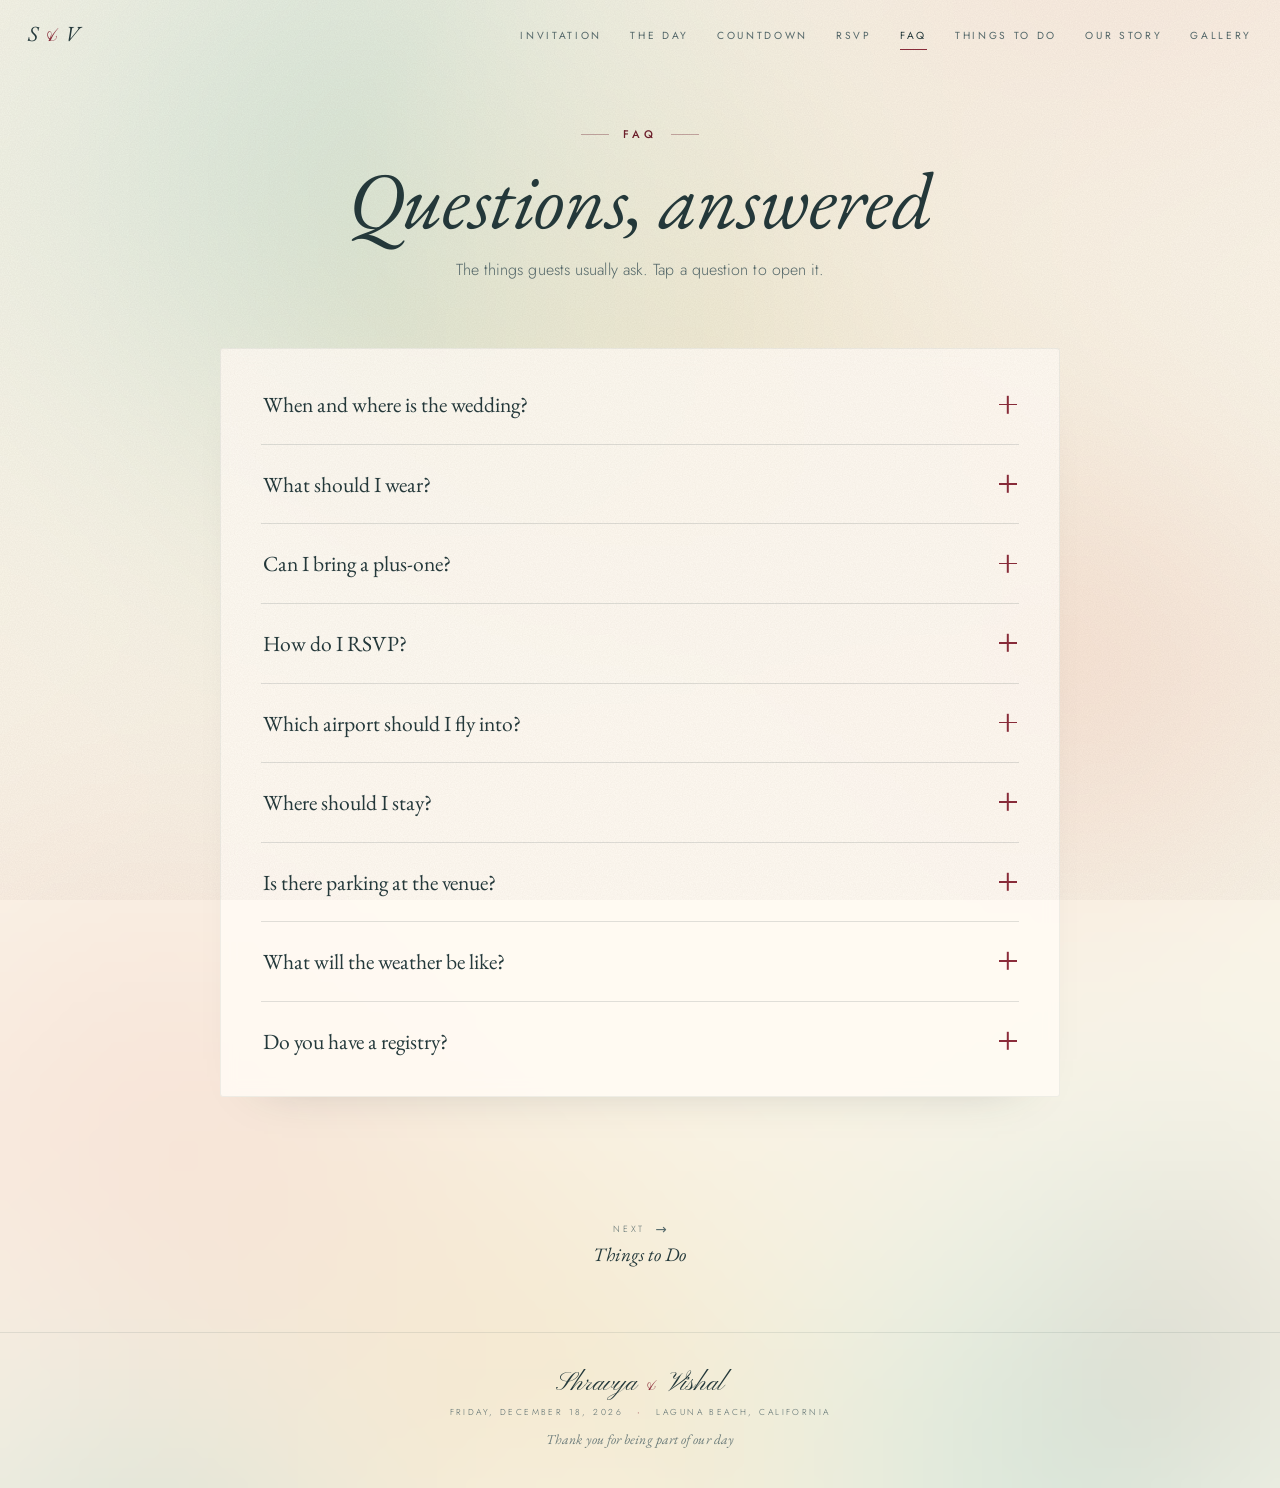
==== faq.html @ b9ac134d "feat: add files" ====
<!doctype html>
<html lang="en">
<head>
<meta charset="utf-8">
<meta name="viewport" content="width=device-width, initial-scale=1, viewport-fit=cover">
<title>FAQ</title>
<link rel="preconnect" href="https://fonts.googleapis.com">
<link rel="preconnect" href="https://fonts.gstatic.com" crossorigin>
<link rel="stylesheet" href="https://fonts.googleapis.com/css2?family=EB+Garamond:ital,wght@0,400..600;1,400..600&family=Jost:wght@300;400;500;600&family=Pinyon+Script&display=swap">
<link rel="stylesheet" href="site.css">
<script>try{history.scrollRestoration="manual"}catch(e){}try{if(sessionStorage.getItem("vt")){document.documentElement.classList.add("vt-in");sessionStorage.removeItem("vt")}}catch(e){}</script>
</head>
<body data-page="faq.html" class="page-faq">
<div class="veil" aria-hidden="true"></div>
<main>
<!-- ================= FAQ ================= -->
<section id="faq" class="page faq">
  <div class="marq" id="marq" aria-hidden="true"></div>
  <div class="wrap">
    <header class="page-head reveal">
        <span class="eyebrow">FAQ</span>
        <h1>Questions, answered</h1>
        <p class="lede">The things guests usually ask. Tap a question to open it.</p>
      </header>
    <div class="faq-panel" id="faqList"></div>
  </div>
</section>

</main>
<div id="nextSlot"></div>
<script src="site.js"></script>
<script>
/* ---------------- FAQ ---------------- */
(function faq() {
  const rows = [
    ["Hyderabad", ["Charminar", "Irani chai", "Osmania biscuits", "Dum biryani", "Pearls of Laad Bazaar", "Hussain Sagar", "Golconda at dusk"], "c1", 80, ""],
    ["Chennai", ["Marina Beach", "Filter coffee", "Jasmine strings", "Kolam at dawn", "Kapaleeshwarar", "Carnatic evenings", "Idli and podi"], "c2", 95, "r"],
    ["Laguna", ["Heisler Park", "Tide pools", "Main Beach", "Golden hour", "Crystal Cove", "Victoria Beach", "Sawdust"], "c3", 85, ""]
  ];
  $("#marq").innerHTML = rows.map(([lab, items, c, d, dir]) => {
    const seq = `<span class="mlab">${lab}</span>` + items.map(i => `<span>${esc(i)}</span>`).join("");
    return `<div class="mrow ${c} ${dir}" style="--d:${d}s">${seq}${seq}</div>`;
  }).join("");
  const QA = [
    ["When and where is the wedding?", `Friday, December 18, 2026, at ${CONFIG.venue.name}, ${CONFIG.venue.address}. The ceremony starts at ${CONFIG.ceremonyLabel}, so please arrive about 30 minutes early.`],
    ["What should I wear?", `${CONFIG.dressCode}, whichever feels most like you. ${CONFIG.dressNote}`],
    ["Can I bring a plus-one?", "Of course. Just send us a quick text to let us know, so we can save them a seat at dinner."],
    ["How do I RSVP?", `Use the RSVP button on this site, which opens our Zola page. Please reply by ${CONFIG.rsvpBy}.`],
    ["Which airport should I fly into?", "John Wayne Airport (SNA) in Santa Ana is the closest. Long Beach (LGB) and LAX are also options with a longer drive, so plan around traffic."],
    ["Where should I stay?", "Laguna has hotels along Coast Highway, and Dana Point, Newport Beach and Irvine have more choices nearby. December is a quieter season, but it's still worth booking early."],
    ["Is there parking at the venue?", "Yes. The venue has 18 spots across its front and back lots, and there's plenty of street parking on the surrounding blocks."],
    ["What will the weather be like?", "Usually mild and clear, with days in the 60s°F. Once the sun sets around 4:47 PM it cools down quickly, so bring a layer."],
    ["Do you have a registry?", "We don't. Having you there is the only gift we need."]
  ];
  $("#faqList").innerHTML = QA.map(([q, a], i) => `<div class="acc"><button id="q${i}" aria-expanded="false" aria-controls="a${i}"><span>${esc(q)}</span><span class="pm" aria-hidden="true"></span></button><div class="ans" id="a${i}" role="region" aria-labelledby="q${i}"><div><p>${esc(a)}</p></div></div></div>`).join("");
  $$("#faqList .acc button").forEach(btn => btn.addEventListener("click", () => {
    const acc = btn.parentElement, open = !acc.classList.contains("open");
    acc.classList.toggle("open", open); btn.setAttribute("aria-expanded", open);
  }));
})();

</script>
</body>
</html>
---- site.css ----
/* Shared styles for every page of the wedding site */
/* Layout: one long scroll told in scenes on letterpress cream, a glass dock at the bottom, sticky scrollytelling for story + map */
:root{
  --rose:#F0BDB2; --peach:#F2C6B4; --cream:#F3E8CB; --sea:#AAD4C9;
  --paper:#FBF6EA; --ink:#24393B; --ink-soft:#55696B; --wax:#8B2C3A; --wax-deep:#6E1F2C;
  --sea-deep:#386B65; --line:rgba(36,57,59,.14); --glass:rgba(251,246,234,.74);
  --display:"EB Garamond", Garamond, "Times New Roman", Georgia, serif;
  --script:"Pinyon Script", "Snell Roundhand", "Apple Chancery", cursive;
  --body:"Jost", "Futura", "Avenir Next", "Segoe UI", system-ui, sans-serif;
  --gut-l:max(16px, env(safe-area-inset-left, 0px));
  --gut-r:max(16px, env(safe-area-inset-right, 0px));
  color-scheme:light;
}
*,*::before,*::after{box-sizing:border-box}
html{scroll-behavior:smooth}
body{background:var(--paper);color:var(--ink);font-family:var(--body);font-size:17px;line-height:1.6;overflow-x:clip;-webkit-font-smoothing:antialiased}
body.locked{overflow:hidden}
a{color:var(--sea-deep)}
button{font:inherit;color:inherit}
:focus-visible{outline:2px solid var(--sea-deep);outline-offset:3px;border-radius:6px}
h1,h2,h3{font-family:var(--display);font-weight:500;line-height:1.08;text-wrap:balance;margin:0}
h2{font-size:clamp(2.4rem,6.4vw,4.6rem);font-style:italic;letter-spacing:-.01em}
h3{font-size:clamp(1.5rem,3.2vw,2.1rem);font-style:italic}
p{margin:0}
.eyebrow{font-size:.78rem;text-transform:uppercase;letter-spacing:.24em;font-weight:500;color:var(--sea-deep)}
.wrap{max-width:1140px;margin:0 auto;padding-left:var(--gut-l);padding-right:var(--gut-r)}
.scene{position:relative;padding-block:clamp(84px,13vh,150px)}
.head{display:grid;gap:14px;margin-bottom:clamp(36px,6vh,64px);max-width:720px}
.lede{font-size:1.12rem;color:var(--ink-soft);max-width:60ch}
.reveal{transform:translateY(22px);opacity:.3;transition:transform .9s cubic-bezier(.2,.7,.2,1),opacity .9s ease}
.reveal.in{transform:none;opacity:1}
.grain{position:fixed;inset:0;pointer-events:none;z-index:90;opacity:.09;mix-blend-mode:multiply;background-image:url("data:image/svg+xml;utf8,<svg xmlns='http://www.w3.org/2000/svg' width='160' height='160'><filter id='n'><feTurbulence type='fractalNoise' baseFrequency='.85' numOctaves='3' stitchTiles='stitch'/><feColorMatrix values='0 0 0 0 .2 0 0 0 0 .15 0 0 0 0 .12 0 0 0 1 0'/></filter><rect width='100%' height='100%' filter='url(%23n)'/></svg>")}
.progress{position:fixed;top:0;left:0;right:0;height:calc(3px + env(safe-area-inset-top,0px));padding-top:env(safe-area-inset-top,0px);z-index:95;pointer-events:none}
.progress i{display:block;height:3px;width:100%;transform-origin:0 50%;transform:scaleX(0);background:linear-gradient(90deg,var(--sea),var(--rose),var(--wax))}

/* ---------- Dock ---------- */
.dock{position:fixed;left:50%;bottom:calc(12px + env(safe-area-inset-bottom,0px));transform:translateX(-50%);z-index:80;display:flex;gap:2px;padding:6px;border-radius:22px;background:var(--glass);backdrop-filter:blur(14px) saturate(1.3);-webkit-backdrop-filter:blur(14px) saturate(1.3);border:1px solid rgba(255,255,255,.7);box-shadow:0 10px 34px -12px rgba(36,57,59,.35);max-width:calc(100vw - 24px);overflow-x:auto;scrollbar-width:none}
.dock::-webkit-scrollbar{display:none}
.dock a{position:relative;display:grid;place-items:center;width:44px;height:44px;flex:0 0 auto;border-radius:15px;color:var(--ink);text-decoration:none;transition:transform .25s cubic-bezier(.3,1.5,.5,1),background .25s}
.dock a svg{width:21px;height:21px;fill:none;stroke:currentColor;stroke-width:1.6;stroke-linecap:round;stroke-linejoin:round}
.dock a:hover{transform:translateY(-4px) scale(1.14)}
.dock a.on{background:var(--sea);color:var(--ink)}
.dock a .tip{position:absolute;bottom:calc(100% + 10px);left:50%;transform:translateX(-50%) translateY(4px);white-space:nowrap;font-size:.72rem;letter-spacing:.12em;text-transform:uppercase;background:var(--ink);color:var(--paper);padding:5px 9px;border-radius:8px;opacity:0;pointer-events:none;transition:.2s}
@media (hover:hover){.dock{overflow:visible}.dock a:hover .tip{opacity:1;transform:translateX(-50%)}}

/* ---------- Home / envelope ---------- */
.home{position:relative;min-height:100svh;display:grid;place-items:center;overflow:hidden;padding-block:72px 110px;padding-left:var(--gut-l);padding-right:var(--gut-r);background:radial-gradient(120% 80% at 50% 110%,#F8D9CC 0%,var(--paper) 60%)}
#orb{position:absolute;inset:0;width:100%;height:100%}
.home-cell{grid-area:1/1;position:relative;z-index:2;display:grid;justify-items:center;gap:22px;width:100%;pointer-events:none}
.env-stage{pointer-events:auto;transition:opacity .8s ease,transform .9s cubic-bezier(.6,0,.3,1)}
.env-stage.gone{opacity:0;transform:translateY(40px) scale(.9);pointer-events:none}
.envelope{position:relative;width:min(520px,86vw);aspect-ratio:3/2;perspective:1400px;filter:drop-shadow(0 26px 30px rgba(120,70,60,.22))}
.env-back{position:absolute;inset:0;border-radius:10px;background:linear-gradient(160deg,#E9AF9A,#DE9C88)}
.env-card{position:absolute;left:6%;right:6%;top:7%;height:86%;z-index:2;border-radius:6px;background:#FFFBF2;display:grid;place-content:center;text-align:center;gap:4px;padding:8%;transition:transform 1.1s cubic-bezier(.5,0,.2,1);box-shadow:0 2px 0 rgba(0,0,0,.03)}
.env-card .s{font-family:var(--script);font-size:clamp(1.8rem,6vw,2.6rem);line-height:1;color:var(--ink)}
.env-card small{font-size:.7rem;letter-spacing:.24em;text-transform:uppercase;color:var(--ink-soft)}
.env-pocket{position:absolute;inset:0;z-index:3;border-radius:10px;background:linear-gradient(180deg,#F4CDBD,#F0BCA7);clip-path:polygon(0 0,50% 54%,100% 0,100% 100%,0 100%);display:grid;align-content:end;justify-items:start;padding:0 0 6% 7%;text-align:left}
.env-pocket::before{content:"";position:absolute;inset:0;background:linear-gradient(32deg,rgba(0,0,0,.05) 50%,transparent 50.4%),linear-gradient(-32deg,rgba(0,0,0,.05) 50%,transparent 50.4%);pointer-events:none}
.env-pocket .to{font-family:var(--script);font-size:clamp(1.4rem,4.6vw,2.1rem);color:var(--wax-deep);line-height:1}
.env-pocket .meta{font-size:clamp(.55rem,1.8vw,.68rem);letter-spacing:.22em;text-transform:uppercase;color:#7A4C46;margin-top:4px}
.env-flap{position:absolute;left:0;right:0;top:0;height:60%;z-index:4;transform-origin:50% 0;transition:transform .9s cubic-bezier(.6,0,.3,1);transform-style:preserve-3d}
.env-flap i{position:absolute;inset:0;background:linear-gradient(180deg,#F8DACB,#F2C6B4);clip-path:polygon(0 0,100% 0,50% 100%);border-radius:10px 10px 0 0}
.env-flap i::after{content:"";position:absolute;inset:0;background:linear-gradient(180deg,transparent 70%,rgba(140,70,60,.12))}
.envelope.flap-open .env-flap{transform:rotateX(180deg)}
.envelope.flap-low .env-flap{z-index:1}
.envelope.card-up .env-card{transform:translateY(-52%)}
.seal{position:absolute;left:50%;top:60%;z-index:6;width:clamp(70px,18vw,92px);aspect-ratio:1;transform:translate(-50%,-50%);border:0;border-radius:50%;cursor:pointer;display:grid;place-items:center;background:radial-gradient(circle at 36% 30%,#BD5A66 0%,var(--wax) 42%,var(--wax-deep) 100%);box-shadow:0 6px 14px rgba(120,40,45,.35),inset 0 -4px 8px rgba(80,20,25,.35),inset 0 3px 6px rgba(255,220,220,.35);transition:transform .5s cubic-bezier(.3,1.6,.5,1),opacity .5s}
.seal::before{content:"";position:absolute;inset:9%;border-radius:50%;border:1.5px dashed rgba(255,225,225,.55)}
.seal span{font-family:var(--display);font-style:italic;font-size:clamp(1.1rem,3.6vw,1.45rem);color:#FFE6E2;letter-spacing:.02em;text-shadow:0 1px 1px rgba(90,20,25,.4)}
.seal:hover{transform:translate(-50%,-50%) scale(1.07) rotate(-4deg)}
.seal.pulse{animation:pulse 2.6s ease-in-out infinite}
@keyframes pulse{0%,100%{box-shadow:0 6px 14px rgba(120,40,45,.35),0 0 0 0 rgba(139,44,58,.4),inset 0 -4px 8px rgba(80,20,25,.35)}50%{box-shadow:0 6px 14px rgba(120,40,45,.35),0 0 0 16px rgba(139,44,58,0),inset 0 -4px 8px rgba(80,20,25,.35)}}
.envelope.cracked .seal{transform:translate(-50%,-50%) scale(1.3);opacity:0}
.hint{font-size:.78rem;letter-spacing:.22em;text-transform:uppercase;color:var(--ink-soft);display:flex;gap:10px;align-items:center}
.hint::before,.hint::after{content:"";width:28px;height:1px;background:currentColor;opacity:.5}

.invite{position:relative;width:min(640px,100%);background:#FFFBF2;border-radius:4px;padding:clamp(34px,7vw,64px) clamp(22px,6vw,60px);text-align:center;box-shadow:0 30px 60px -28px rgba(120,70,60,.45);clip-path:inset(50% 0 50% 0);opacity:0;transition:clip-path 1.1s cubic-bezier(.7,0,.2,1),opacity .4s;pointer-events:none}
.invite.show{clip-path:inset(0 0 0 0);opacity:1;pointer-events:auto}
.invite::before{content:"";position:absolute;inset:12px;border:1px solid var(--peach);outline:1px solid var(--peach);outline-offset:-6px;pointer-events:none}
.invite .corner{position:absolute;width:64px;height:64px;color:var(--sea-deep)}
.invite .corner path,.invite .corner circle{fill:none;stroke:currentColor;stroke-width:1.2;stroke-dasharray:240;stroke-dashoffset:240;transition:stroke-dashoffset 2.4s ease .8s}
.invite.show .corner path,.invite.show .corner circle{stroke-dashoffset:0}
.invite .c1{top:18px;left:18px}.invite .c2{top:18px;right:18px;transform:scaleX(-1)}.invite .c3{bottom:18px;left:18px;transform:scaleY(-1)}.invite .c4{bottom:18px;right:18px;transform:scale(-1)}
.inv-small{font-size:.76rem;letter-spacing:.24em;text-transform:uppercase;color:var(--ink-soft)}
.inv-names{font-family:var(--script);font-weight:400;font-size:clamp(3rem,10vw,5.4rem);line-height:1.05;margin:18px 0 12px;color:var(--ink)}
.inv-names .amp{color:var(--wax);font-size:.7em;display:block;line-height:.9}
.inv-names .word{display:inline-block}
.inv-names .ch{display:inline-block;opacity:0;transform:translateY(.4em) rotate(4deg);transition:opacity .6s,transform .8s cubic-bezier(.2,.8,.2,1)}
.invite.show .inv-names .ch{opacity:1;transform:none}
.inv-line{font-family:var(--display);font-style:italic;font-size:clamp(1.05rem,2.6vw,1.3rem);line-height:1.5;color:var(--ink)}
.inv-date{font-family:var(--display);font-size:clamp(1.3rem,3.6vw,1.75rem);margin:18px 0 4px;letter-spacing:.02em}
.rule{width:60px;height:1px;background:var(--wax);margin:22px auto;opacity:.6}
.inv-actions{display:flex;flex-wrap:wrap;gap:12px;justify-content:center;margin-top:28px}
.btn{display:inline-flex;align-items:center;gap:10px;padding:13px 22px;border-radius:999px;border:1px solid var(--ink);background:transparent;color:var(--ink);text-decoration:none;font-size:.8rem;letter-spacing:.2em;text-transform:uppercase;font-weight:500;cursor:pointer;transition:background .25s,color .25s,transform .25s}
.btn:hover{background:var(--ink);color:var(--paper)}
.btn.solid{background:var(--ink);color:var(--paper)}
.btn.solid:hover{background:var(--sea-deep);border-color:var(--sea-deep)}
.btn.small{padding:9px 16px;font-size:.7rem}
.linkish{background:none;border:0;color:var(--ink-soft);font-size:.72rem;letter-spacing:.2em;text-transform:uppercase;cursor:pointer;margin-top:18px;text-decoration:underline;text-underline-offset:4px}

/* ---------- Story vertical ---------- */
.story-v{display:grid;grid-template-columns:minmax(0,1fr) minmax(0,1.1fr);gap:clamp(24px,6vw,90px);align-items:start}
.story-art{position:sticky;top:12vh;height:76vh;display:grid;place-items:center}
.story-art svg{width:100%;height:100%;max-width:420px;overflow:visible}
.story-art .path{fill:none;stroke-width:2.4;stroke-linecap:round}
.story-art .ghost{fill:none;stroke:var(--line);stroke-width:1.2;stroke-dasharray:3 7}
.story-art .knot{fill:none;stroke:var(--wax);stroke-width:2.4;opacity:0;transition:opacity .8s}
.story-art .knot.on{opacity:1}
.story-art .mk{fill:var(--paper);stroke:var(--ink-soft);stroke-width:1.4;transition:fill .5s,stroke .5s}
.story-art .mk.on{fill:var(--wax);stroke:var(--wax)}
.story-art text{font-family:var(--display);font-style:italic;font-size:17px;fill:var(--ink-soft)}
.steps{list-style:none;margin:0;padding:0;display:grid;gap:42vh;padding-block:12vh 26vh}
.step{max-width:46ch;opacity:.35;transition:opacity .6s}
.step.on{opacity:1}
.step .k{font-size:.74rem;letter-spacing:.24em;text-transform:uppercase;color:var(--wax-deep);font-weight:500}
.step h3{margin:10px 0 14px}
.step p{color:var(--ink-soft);font-size:1.08rem}

/* ---------- Story horizontal ---------- */
.story-h{position:relative;background:linear-gradient(180deg,var(--paper),#F8E0D3 18%,#F8E0D3 82%,var(--paper))}
.h-sticky{position:sticky;top:0;height:100svh;overflow:hidden;display:flex;flex-direction:column;justify-content:center;gap:28px}
.h-top{display:flex;justify-content:space-between;align-items:end;gap:20px;flex-wrap:wrap}
.h-track{display:flex;gap:clamp(24px,4vw,56px);padding-left:var(--gut-l);padding-right:var(--gut-r);will-change:transform;width:max-content}
.postcard{width:min(860px,86vw);flex:0 0 auto;display:grid;grid-template-columns:1.05fr 1fr;background:#FFFBF2;border-radius:6px;box-shadow:0 26px 50px -30px rgba(120,70,60,.55);overflow:hidden;transform:rotate(var(--tilt,0deg))}
.postcard canvas{width:100%;height:100%;display:block;aspect-ratio:4/3;object-fit:cover}
.pc-art{position:relative;min-width:0;overflow:hidden}
.pc-art::after{content:"";position:absolute;inset:10px;border:1px solid rgba(255,251,242,.8);pointer-events:none}
.pc-body{position:relative;padding:clamp(20px,3.4vw,40px);display:grid;align-content:start;gap:12px;min-width:0;border-left:1px dashed var(--line)}
.pc-stamp{position:absolute;top:18px;right:18px;width:62px;height:74px;border:2px dotted var(--rose);display:grid;place-items:center;font-family:var(--display);font-style:italic;font-size:1.1rem;color:var(--wax-deep);background:#FFF3EC}
.pc-post{position:absolute;top:44px;right:62px;width:84px;height:84px;border-radius:50%;border:1.5px solid rgba(56,107,101,.45);display:grid;place-items:center;text-align:center;font-size:.55rem;letter-spacing:.16em;text-transform:uppercase;color:rgba(56,107,101,.8);transform:rotate(-14deg)}
.pc-body .k{font-size:.72rem;letter-spacing:.24em;text-transform:uppercase;color:var(--sea-deep);font-weight:500;padding-right:140px}
.pc-body h3{font-size:clamp(1.6rem,3.4vw,2.4rem);padding-right:90px}
.pc-body p{color:var(--ink-soft)}
.pc-body .place{font-family:var(--script);font-size:1.7rem;color:var(--wax-deep);line-height:1.1;margin-top:6px}
.h-progress{display:flex;align-items:center;gap:14px;font-size:.72rem;letter-spacing:.2em;text-transform:uppercase;color:var(--ink-soft)}
.h-bar{width:min(240px,40vw);height:6px;border-radius:6px;background:rgba(36,57,59,.1);overflow:hidden}
.h-bar i{display:block;height:100%;width:100%;transform-origin:0 50%;transform:scaleX(0);background:linear-gradient(90deg,var(--sea),var(--wax))}
.story-h.static{height:auto!important}
.story-h.static .h-sticky{position:relative;height:auto;padding-block:80px;overflow:visible}
.story-h.static .h-track{overflow-x:auto;width:auto;scroll-snap-type:x mandatory;padding-bottom:20px}
.story-h.static .postcard{scroll-snap-align:center}

/* ---------- Countdown ---------- */
.countdown{overflow:hidden;background:#EDF4F2}
.aurora{position:absolute;inset:-20%;filter:blur(60px);opacity:.85;pointer-events:none}
.aurora i{position:absolute;border-radius:50%;animation:drift 18s ease-in-out infinite alternate}
.aurora i:nth-child(1){width:46%;height:56%;left:2%;top:10%;background:var(--sea)}
.aurora i:nth-child(2){width:40%;height:50%;right:6%;top:4%;background:var(--rose);animation-delay:-6s}
.aurora i:nth-child(3){width:50%;height:40%;left:30%;bottom:6%;background:var(--cream);animation-delay:-11s}
.aurora i:nth-child(4){width:30%;height:36%;right:20%;bottom:16%;background:var(--peach);animation-delay:-3s}
@keyframes drift{to{transform:translate(8%,10%) scale(1.15)}}
.cd{position:relative;display:grid;justify-items:center;text-align:center;gap:26px}
.flips{display:flex;flex-wrap:wrap;justify-content:center;gap:clamp(10px,2.4vw,26px)}
.flip{display:grid;justify-items:center;gap:12px}
.fc{--h:clamp(64px,15vw,150px);position:relative;width:calc(var(--h)*1.02);height:var(--h);perspective:500px;font-family:var(--display);font-weight:500;font-size:calc(var(--h)*.62);font-variant-numeric:tabular-nums lining-nums;color:var(--ink)}
.fc.w3{width:calc(var(--h)*1.42)}
.half{position:absolute;left:0;right:0;height:50%;overflow:hidden;background:#FFFBF2;backface-visibility:hidden}
.half span{display:block;height:var(--h);line-height:var(--h);text-align:center}
.half.t{top:0;border-radius:14px 14px 0 0;box-shadow:inset 0 -1px 0 rgba(36,57,59,.12)}
.half.b{bottom:0;border-radius:0 0 14px 14px;background:#FFF6EA}
.half.b span{transform:translateY(-50%)}
.half.ft{top:0;border-radius:14px 14px 0 0;transform-origin:50% 100%;z-index:2;box-shadow:inset 0 -1px 0 rgba(36,57,59,.12)}
.half.fb{bottom:0;border-radius:0 0 14px 14px;transform-origin:50% 0;z-index:2;background:#FFF6EA;transform:rotateX(90deg)}
.half.fb span{transform:translateY(-50%)}
.fc.go .ft{animation:ftop .32s ease-in forwards}
.fc.go .fb{animation:fbot .32s ease-out .32s forwards}
@keyframes ftop{to{transform:rotateX(-90deg)}}
@keyframes fbot{from{transform:rotateX(90deg)}to{transform:rotateX(0)}}
.fc::after{content:"";position:absolute;inset:0;border-radius:14px;box-shadow:0 18px 30px -18px rgba(36,57,59,.45);pointer-events:none}
.fl{font-size:.74rem;letter-spacing:.26em;text-transform:uppercase;color:var(--ink-soft)}
.cd-note{display:flex;flex-wrap:wrap;justify-content:center;gap:10px 26px;color:var(--ink-soft);font-size:.95rem}
.cd-note b{font-weight:500;color:var(--ink)}
.cd-done{font-family:var(--script);font-size:clamp(3rem,9vw,5rem);color:var(--wax-deep);line-height:1}

/* ---------- The Day ---------- */
.sub{margin-top:clamp(70px,12vh,130px)}
.sub:first-of-type{margin-top:0}
.sub-head{display:flex;align-items:baseline;gap:18px;margin-bottom:28px;flex-wrap:wrap}
.sub-head .eyebrow{color:var(--wax-deep)}
.bento{display:grid;grid-template-columns:repeat(6,minmax(0,1fr));gap:14px}
.tile{position:relative;grid-column:span 2;padding:22px 22px 24px;border-radius:18px;background:#FFFBF2;border:1px solid var(--line);display:grid;align-content:start;gap:6px;transform-style:preserve-3d;transition:transform .35s ease,box-shadow .35s;min-width:0}
.tile:hover{box-shadow:0 24px 40px -26px rgba(36,57,59,.45)}
.tile .lab{font-size:.7rem;letter-spacing:.24em;text-transform:uppercase;color:var(--ink-soft)}
.tile .val{font-family:var(--display);font-size:clamp(1.35rem,2.6vw,1.9rem);line-height:1.15}
.tile .val.it{font-style:italic}
.tile .note{color:var(--ink-soft);font-size:.95rem}
.tile.big{grid-column:span 4;background:var(--sea);border-color:transparent}
.tile.big .val{font-size:clamp(2rem,4.6vw,3.4rem)}
.tile.rose{background:var(--rose);border-color:transparent}
.tile.peach{background:var(--peach);border-color:transparent}
.tile.cream{background:var(--cream);border-color:transparent}
.tile.wide{grid-column:span 3}

.sched{display:grid;grid-template-columns:minmax(0,.9fr) minmax(0,1.1fr);gap:clamp(24px,5vw,70px);align-items:start}
.sky{position:sticky;top:14vh;height:min(62vh,520px);border-radius:24px;overflow:hidden;background:linear-gradient(180deg,var(--sky1,#AAD4C9),var(--sky2,#F3E8CB))}
.sky svg{position:absolute;inset:0;width:100%;height:100%}
.sky .time{position:absolute;left:22px;top:18px;font-family:var(--display);font-size:clamp(2rem,4vw,3rem);color:var(--sky-ink,#24393B);font-variant-numeric:tabular-nums;transition:color .5s}
.sky .what{position:absolute;left:24px;top:calc(18px + clamp(2.6rem,5vw,3.8rem));font-size:.76rem;letter-spacing:.22em;text-transform:uppercase;color:var(--sky-ink,#24393B);transition:color .5s}
.tl{position:relative;list-style:none;margin:0;padding:8vh 0 8vh 34px;display:grid;gap:clamp(44px,9vh,90px)}
.tl::before{content:"";position:absolute;left:7px;top:0;bottom:0;width:2px;background:var(--line)}
.tl .fill{position:absolute;left:7px;top:0;width:2px;height:100%;background:linear-gradient(180deg,var(--sea-deep),var(--wax));transform-origin:50% 0;transform:scaleY(0)}
.tl li{position:relative;opacity:.4;transition:opacity .5s}
.tl li.on{opacity:1}
.tl li::before{content:"";position:absolute;left:-33px;top:.5em;width:14px;height:14px;border-radius:50%;background:var(--paper);border:2px solid var(--ink-soft);transition:.4s}
.tl li.on::before{background:var(--wax);border-color:var(--wax);box-shadow:0 0 0 6px rgba(139,44,58,.18)}
.tl .t{font-family:var(--display);font-size:1.05rem;color:var(--wax-deep);font-variant-numeric:tabular-nums}
.tl h4{font-family:var(--display);font-style:italic;font-weight:500;font-size:clamp(1.4rem,2.8vw,1.9rem);margin:2px 0 6px}
.tl p{color:var(--ink-soft);max-width:46ch}

.map-scene{position:relative;height:260svh}
.map-sticky{position:sticky;top:0;height:100svh;display:grid;align-content:center;gap:20px}
.map-box{position:relative;width:100%;max-width:1040px;margin:0 auto;aspect-ratio:10/7;max-height:68svh;border-radius:22px;overflow:hidden;background:#CAE4DD;box-shadow:0 30px 60px -36px rgba(36,57,59,.6)}
.map-box svg{position:absolute;inset:0;width:100%;height:100%;display:block}
.map-card{position:absolute;left:14px;bottom:14px;right:14px;max-width:360px;background:var(--glass);backdrop-filter:blur(10px);-webkit-backdrop-filter:blur(10px);border:1px solid rgba(255,255,255,.75);border-radius:16px;padding:16px 18px;display:grid;gap:6px}
.map-card .n{font-family:var(--display);font-style:italic;font-size:1.25rem;line-height:1.2}
.map-card .a{font-size:.92rem;color:var(--ink-soft)}
.map-card .btn{justify-self:start;margin-top:6px}
.map-hint{position:absolute;top:14px;right:14px;font-size:.66rem;letter-spacing:.2em;text-transform:uppercase;background:var(--glass);padding:7px 11px;border-radius:999px;color:var(--ink)}
.pin-g{opacity:0;transition:opacity .3s}
.pin-g.drop{opacity:1}
.pin-g.drop .pin{animation:pindrop .7s cubic-bezier(.3,1.6,.5,1) both}
@keyframes pindrop{from{transform:translateY(-6px)}to{transform:none}}
.pin-ring{transform-box:fill-box;transform-origin:center;animation:ring 2s ease-out infinite}
@keyframes ring{from{transform:scale(.4);opacity:.8}to{transform:scale(2.2);opacity:0}}

.flipgrid{display:grid;grid-template-columns:repeat(4,minmax(0,1fr));gap:14px}
.fcard{perspective:1000px;min-height:230px;background:none;border:0;padding:0;cursor:pointer;text-align:left}
.fcard .in{position:relative;width:100%;height:100%;min-height:230px;transform-style:preserve-3d;transition:transform .8s cubic-bezier(.4,.2,.2,1)}
.fcard.flipped .in{transform:rotateY(180deg)}
.fcard .face{position:absolute;inset:0;border-radius:18px;padding:22px;backface-visibility:hidden;-webkit-backface-visibility:hidden;display:grid;align-content:space-between}
.fcard .front{background:var(--peach)}
.fcard:nth-child(2) .front{background:var(--sea)}
.fcard:nth-child(3) .front{background:var(--rose)}
.fcard:nth-child(4) .front{background:var(--cream)}
.fcard .back{background:#FFFBF2;border:1px solid var(--line);transform:rotateY(180deg);align-content:start;gap:8px;color:var(--ink-soft);font-size:.95rem}
.fcard .front h4{font-family:var(--display);font-style:italic;font-weight:500;font-size:1.7rem;margin:0;color:var(--ink)}
.fcard .front small{font-size:.7rem;letter-spacing:.22em;text-transform:uppercase;color:var(--ink)}
.fcard .back b{font-family:var(--display);font-style:italic;font-weight:500;font-size:1.2rem;color:var(--ink)}
.fcard svg{width:42px;height:42px;fill:none;stroke:var(--ink);stroke-width:1.4;stroke-linecap:round;stroke-linejoin:round}

/* ---------- Gallery ---------- */
.gallery{background:var(--cream)}
.gal{display:grid;grid-template-columns:minmax(0,.9fr) minmax(0,1.1fr);gap:clamp(28px,6vw,80px);align-items:center}
.gal-copy{display:grid;gap:18px}
.doorway{position:relative;aspect-ratio:4/4.4;max-width:540px;width:100%;justify-self:center;border-radius:999px 999px 18px 18px;overflow:hidden;background:#EAD9B7;box-shadow:inset 0 0 0 10px #FFFBF2,0 30px 60px -36px rgba(36,57,59,.6)}
.door-wall{position:absolute;inset:10px;border-radius:999px 999px 10px 10px;overflow:hidden;background:linear-gradient(180deg,#F6EBD3 0%,#F6EBD3 70%,#E6C9AE 70%)}
.door-wall .fr{position:absolute;border:5px solid var(--f,#C9A46A);box-shadow:0 10px 18px -10px rgba(0,0,0,.35);background:#fff;overflow:hidden;cursor:pointer;transition:transform .5s}
.door-wall .fr:hover{transform:scale(1.04)}
.door-wall .fr canvas{width:100%;height:100%;display:block;object-fit:cover;animation:kb 16s ease-in-out infinite alternate}
@keyframes kb{to{transform:scale(1.12) translate(-3%,-2%)}}
.door-wall .glow{position:absolute;width:40%;aspect-ratio:1;border-radius:50%;background:radial-gradient(circle,rgba(255,250,235,.95),rgba(255,250,235,0) 70%);pointer-events:none}
.door-cta{position:absolute;left:50%;bottom:9%;transform:translateX(-50%);z-index:3}
.gal-list{display:flex;flex-wrap:wrap;gap:8px}
.chip{font-size:.72rem;letter-spacing:.14em;text-transform:uppercase;padding:7px 12px;border-radius:999px;border:1px solid var(--line);background:#FFFBF2;color:var(--ink)}

/* Museum overlay */
.museum{position:fixed;inset:0;z-index:120;background:#F3E8CB;clip-path:circle(0px at var(--ox,50%) var(--oy,50%));visibility:hidden;transition:clip-path 1s cubic-bezier(.7,0,.2,1),visibility 0s linear 1s}
.museum.open{clip-path:circle(160vmax at var(--ox,50%) var(--oy,50%));visibility:visible;transition:clip-path 1.1s cubic-bezier(.7,0,.2,1),visibility 0s}
.museum canvas{position:absolute;inset:0;width:100%;height:100%;display:block;touch-action:none;cursor:grab}
.museum canvas.drag{cursor:grabbing}
.museum canvas.point{cursor:pointer}
.m-top{position:absolute;top:calc(14px + env(safe-area-inset-top,0px));left:calc(14px + env(safe-area-inset-left,0px));right:calc(14px + env(safe-area-inset-right,0px));display:flex;justify-content:space-between;align-items:start;gap:12px;pointer-events:none}
.m-top > *{pointer-events:auto}
.m-title{background:var(--glass);backdrop-filter:blur(10px);-webkit-backdrop-filter:blur(10px);border-radius:14px;padding:10px 14px;max-width:min(420px,60vw)}
.m-title b{display:block;font-family:var(--display);font-style:italic;font-weight:500;font-size:1.2rem}
.m-title span{font-size:.78rem;color:var(--ink-soft)}
.m-bottom{position:absolute;left:50%;transform:translateX(-50%);bottom:calc(16px + env(safe-area-inset-bottom,0px));display:grid;justify-items:center;gap:10px;width:min(560px,calc(100vw - 28px))}
.m-cap{width:100%;background:var(--glass);backdrop-filter:blur(12px);-webkit-backdrop-filter:blur(12px);border-radius:16px;padding:14px 18px;display:grid;gap:4px;transition:opacity .4s,transform .4s}
.m-cap.hide{opacity:0;transform:translateY(10px);pointer-events:none}
.m-cap b{font-family:var(--display);font-style:italic;font-weight:500;font-size:1.3rem}
.m-cap small{font-size:.7rem;letter-spacing:.2em;text-transform:uppercase;color:var(--sea-deep)}
.m-cap p{font-size:.95rem;color:var(--ink-soft)}
.m-nav{display:flex;gap:8px;align-items:center}
.m-btn{border:0;background:var(--ink);color:var(--paper);border-radius:999px;padding:11px 16px;font-size:.72rem;letter-spacing:.18em;text-transform:uppercase;cursor:pointer}
.m-btn.ghost{background:var(--glass);color:var(--ink);backdrop-filter:blur(10px);-webkit-backdrop-filter:blur(10px)}
.m-loading{position:absolute;inset:0;display:grid;place-items:center;font-family:var(--display);font-style:italic;font-size:1.4rem;color:var(--ink-soft);pointer-events:none;transition:opacity .5s}
.lightbox{position:fixed;inset:0;z-index:130;background:rgba(36,57,59,.86);display:grid;place-items:center;padding:calc(20px + env(safe-area-inset-top,0px)) var(--gut-r) calc(20px + env(safe-area-inset-bottom,0px)) var(--gut-l);opacity:0;pointer-events:none;transition:opacity .4s}
.lightbox.open{opacity:1;pointer-events:auto}
.lightbox figure{margin:0;display:grid;gap:14px;justify-items:center;max-width:min(1000px,100%)}
.lightbox canvas{max-width:100%;max-height:72svh;width:auto;height:auto;border:10px solid #FFFBF2;box-shadow:0 30px 60px rgba(0,0,0,.4)}
.lightbox figcaption{color:#FBF6EA;text-align:center;display:grid;gap:2px}
.lightbox figcaption b{font-family:var(--display);font-style:italic;font-weight:500;font-size:1.5rem}
.lightbox figcaption span{font-size:.9rem;opacity:.8}

/* ---------- RSVP ---------- */
.rsvp{background:linear-gradient(180deg,var(--cream) 0%,#FCD9D5 100%);overflow:hidden}
.rsvp-card{position:relative;max-width:760px;margin:0 auto;text-align:center;background:#FFFBF2;border-radius:6px;padding:clamp(40px,8vw,80px) clamp(22px,6vw,70px);box-shadow:0 36px 70px -40px rgba(140,60,60,.55);display:grid;gap:18px;justify-items:center}
.rsvp-card::before{content:"";position:absolute;inset:12px;border:1px dashed rgba(139,44,58,.45);border-radius:2px;pointer-events:none}
.rsvp-card .q{font-family:var(--script);font-size:clamp(3rem,9vw,5.2rem);line-height:1;color:var(--ink)}
.rsvp-card .by{font-family:var(--display);font-style:italic;font-size:1.2rem}
.magnet{position:relative;display:inline-flex;align-items:center;gap:12px;padding:20px 34px;border-radius:999px;background:var(--wax);color:#FFF6F2;text-decoration:none;font-size:.86rem;letter-spacing:.22em;text-transform:uppercase;font-weight:500;box-shadow:0 18px 30px -16px rgba(110,31,44,.8);transition:transform .25s cubic-bezier(.3,1.4,.5,1),background .25s}
.magnet:hover{background:var(--wax-deep)}
.magnet svg{width:18px;height:18px;fill:none;stroke:currentColor;stroke-width:1.8}
.rsvp-small{font-size:.9rem;color:var(--ink-soft);max-width:48ch}

/* ---------- FAQ ---------- */
.faq{overflow:hidden}
.marq{position:absolute;inset:0;display:grid;align-content:space-evenly;pointer-events:none;overflow:hidden}
.mrow{display:flex;width:max-content;animation:marq var(--d,70s) linear infinite;font-family:var(--display);font-style:italic;font-size:clamp(2.6rem,7vw,5.6rem);line-height:1;white-space:nowrap}
.mrow.r{animation-direction:reverse}
.mrow span{display:inline-flex;align-items:center;gap:.5em;padding-right:.5em}
.mrow span::after{content:"";width:.22em;height:.22em;border-radius:50%;background:currentColor;opacity:.6}
.mrow.c1{color:rgba(240,189,178,.55)}.mrow.c2{color:rgba(170,212,201,.75)}.mrow.c3{color:rgba(242,198,180,.75)}
.mlab{font-family:var(--body);font-style:normal;font-size:.22em;letter-spacing:.3em;text-transform:uppercase;align-self:center}
@keyframes marq{to{transform:translateX(-50%)}}
.faq-panel{position:relative;max-width:820px;margin:0 auto;background:rgba(255,251,242,.82);backdrop-filter:blur(8px);-webkit-backdrop-filter:blur(8px);border:1px solid rgba(255,255,255,.8);border-radius:24px;padding:clamp(20px,4vw,44px)}
.acc{border-bottom:1px solid var(--line)}
.acc:last-child{border-bottom:0}
.acc button{width:100%;display:flex;justify-content:space-between;align-items:center;gap:16px;background:none;border:0;padding:20px 2px;text-align:left;cursor:pointer;font-family:var(--display);font-size:clamp(1.12rem,2.4vw,1.35rem)}
.acc .pm{position:relative;width:18px;height:18px;flex:0 0 auto}
.acc .pm::before,.acc .pm::after{content:"";position:absolute;left:0;top:8px;width:18px;height:1.6px;background:var(--wax);transition:transform .35s}
.acc .pm::after{transform:rotate(90deg)}
.acc.open .pm::after{transform:rotate(0)}
.acc .ans{display:grid;grid-template-rows:0fr;transition:grid-template-rows .45s cubic-bezier(.3,.7,.2,1)}
.acc.open .ans{grid-template-rows:1fr}
.acc .ans > div{overflow:hidden}
.acc .ans p{padding:0 2px 22px;color:var(--ink-soft);max-width:62ch}

/* ---------- Things to do ---------- */
.todo{background:var(--cream)}
.filters{display:flex;flex-wrap:wrap;gap:8px;margin-bottom:26px}
.filters button{cursor:pointer;transition:background .2s,color .2s}
.filters button[aria-pressed="true"]{background:var(--ink);color:var(--paper);border-color:var(--ink)}
.todos{list-style:none;margin:0;padding:0;border-top:1px solid var(--line)}
.todos li{display:grid;grid-template-columns:120px minmax(0,1fr) auto;gap:8px 26px;align-items:baseline;padding:22px 4px;border-bottom:1px solid var(--line);transition:background .3s}
.todos li:hover{background:rgba(255,251,242,.7)}
.todos .kind{font-size:.7rem;letter-spacing:.2em;text-transform:uppercase;color:var(--sea-deep);font-weight:500}
.todos h4{font-family:var(--display);font-style:italic;font-weight:500;font-size:clamp(1.25rem,2.4vw,1.55rem);margin:0 0 4px}
.todos p{color:var(--ink-soft);font-size:.98rem;max-width:60ch}
.todos .when{font-size:.86rem;color:var(--ink);margin-top:6px}
.todos .when b{font-weight:500}
.todos a.go{font-size:.72rem;letter-spacing:.18em;text-transform:uppercase;text-decoration:none;white-space:nowrap;border-bottom:1px solid currentColor;padding-bottom:2px}
.todo-note{margin-top:22px;font-size:.88rem;color:var(--ink-soft)}

/* ---------- Footer ---------- */
footer{background:var(--ink);color:#FBF6EA;padding-block:70px calc(110px + env(safe-area-inset-bottom,0px));text-align:center}
footer .wrap{display:grid;gap:14px;justify-items:center}
footer .f-names{font-family:var(--script);font-size:clamp(2.6rem,7vw,4rem);line-height:1}
footer .f-d{font-size:.76rem;letter-spacing:.26em;text-transform:uppercase;opacity:.75}
footer .btn{border-color:#FBF6EA;color:#FBF6EA}
footer .btn:hover{background:#FBF6EA;color:var(--ink)}

#confetti{position:fixed;inset:0;width:100%;height:100%;pointer-events:none;z-index:140}

@media (max-width:860px){
  .story-v{grid-template-columns:1fr}
  .story-art{top:0;height:36svh;z-index:2;background:linear-gradient(180deg,var(--paper) 80%,rgba(251,246,234,0))}
  .steps{gap:30vh;padding-block:6vh 20vh}
  .postcard{grid-template-columns:1fr}
  .pc-art canvas{aspect-ratio:16/9}
  .pc-body{border-left:0;border-top:1px dashed var(--line)}
  .pc-post{display:none}
  .pc-body .k{padding-right:80px}.pc-body h3{padding-right:70px}
  .bento{grid-template-columns:repeat(2,minmax(0,1fr))}
  .tile,.tile.wide{grid-column:span 1}.tile.big{grid-column:span 2}
  .sched{grid-template-columns:1fr}
  .sky{top:0;height:30svh;z-index:2}
  .flipgrid{grid-template-columns:repeat(2,minmax(0,1fr))}
  .gal{grid-template-columns:1fr}
  .todos li{grid-template-columns:1fr;gap:4px}
  .map-scene{height:220svh}
}
@media (max-width:480px){
  .fc{--h:min(19vw,80px)}
  .flips{flex-wrap:nowrap}
  .flipgrid{grid-template-columns:1fr}
  .fcard,.fcard .in{min-height:200px}
  .tile.wide,.tile{grid-column:span 2}
  .postcard .pc-stamp{width:50px;height:60px;font-size:.9rem}
}
@media (prefers-reduced-motion:reduce){
  html{scroll-behavior:auto}
  *,*::before,*::after{animation-duration:.01ms!important;animation-iteration-count:1!important;transition-duration:.01ms!important}
  .reveal{transform:none;opacity:1}
}

/* ---------- multi-page additions ---------- */
:root{padding-top:env(safe-area-inset-top,0px);padding-bottom:env(safe-area-inset-bottom,0px)}
body{margin:0}
img{max-width:100%}
[hidden]{display:none!important}
.page-top{padding-top:clamp(70px,12vh,130px)}
.next{display:grid;justify-items:center;gap:8px;text-align:center;text-decoration:none;color:var(--ink);background:var(--paper);border-top:1px solid var(--line);padding-block:70px calc(130px + env(safe-area-inset-bottom,0px));padding-left:var(--gut-l);padding-right:var(--gut-r)}
.next .nt{font-family:var(--display);font-style:italic;font-size:clamp(2.4rem,7vw,4.6rem);line-height:1.05;display:inline-flex;align-items:center;gap:.35em}
.next .nt i{font-style:normal;font-family:var(--body);font-weight:300;transition:transform .35s cubic-bezier(.3,1.5,.5,1)}
.next:hover .nt i{transform:translateX(12px)}
.next .sig{margin-top:22px;font-size:.72rem;letter-spacing:.24em;text-transform:uppercase;color:var(--ink-soft)}
.veil{position:fixed;inset:0;z-index:200;pointer-events:none;display:grid;place-items:center;background:radial-gradient(circle at 50% 45%,#FDE3D9 0%,var(--rose) 45%,var(--peach) 100%);clip-path:circle(0px at var(--vx,50%) var(--vy,50%))}
.veil.out{clip-path:circle(160vmax at var(--vx,50%) var(--vy,50%));transition:clip-path .6s cubic-bezier(.7,0,.3,1)}
html.vt-in .veil{animation:veilIn .75s cubic-bezier(.7,0,.3,1) .05s both}
@keyframes veilIn{from{clip-path:circle(160vmax at 50% 50%)}to{clip-path:circle(0px at 50% 50%)}}
.veil .vs{width:78px;aspect-ratio:1;border-radius:50%;display:grid;place-items:center;font-family:var(--display);font-style:italic;font-size:1.3rem;color:#FFE6E2;background:radial-gradient(circle at 36% 30%,#BD5A66 0%,var(--wax) 42%,var(--wax-deep) 100%);box-shadow:0 8px 20px rgba(120,40,45,.35);animation:spin 1.2s ease-in-out infinite}
.veil .pt{position:absolute;width:16px;height:26px;border-radius:50% 50% 50% 50%/60% 60% 40% 40%;background:#FFF6F0;opacity:.75;animation:swirl 1.4s linear infinite}
@keyframes spin{50%{transform:rotate(-8deg) scale(1.06)}}
@keyframes swirl{from{transform:rotate(var(--a)) translateY(-90px) rotate(0)}to{transform:rotate(calc(var(--a) + 360deg)) translateY(-90px) rotate(180deg)}}

.map-wrap{position:relative;max-width:1040px;margin:0 auto}
@media (max-width:860px){.map-wrap .map-card{position:relative;left:auto;right:auto;bottom:auto;max-width:none;margin-top:12px}}
#glitter{position:fixed;inset:0;width:100%;height:100%;pointer-events:none;z-index:150}

/* ================= Layout system (consistent spacing + alignment) =================
   --sec      vertical padding of a section
   --page-top space above every page title, identical on all pages
   --head-gap page title -> first content
   --sub-gap  between sub-sections on a page
   --narrow   width for reading columns (FAQ, lists)       --card  width for paper cards */
:root{--sec:clamp(72px,9vw,120px);--page-top:clamp(100px,14vh,148px);--head-gap:clamp(40px,5.5vw,64px);--sub-gap:clamp(72px,9vw,120px);--narrow:840px;--card:640px;--r:18px}
.page{position:relative;min-height:100svh;padding-block:var(--page-top) var(--sec)}
.page-head{display:grid;justify-items:center;text-align:center;gap:14px;max-width:720px;margin:0 auto var(--head-gap)}
.page-head h1{font-family:var(--display);font-weight:500;font-style:italic;font-size:clamp(2.4rem,6.4vw,4.6rem);line-height:1.06;letter-spacing:-.01em}
.page-head .lede{margin:0 auto;max-width:56ch}
.narrow{max-width:var(--narrow);margin-inline:auto}
.sub{margin-top:var(--sub-gap)}
.sub:first-of-type{margin-top:0}
.sub-head{display:grid;justify-items:center;text-align:center;gap:8px;max-width:640px;margin:0 auto 32px}
.sub-head .eyebrow{color:var(--wax-deep)}
.sub-head h3{margin:0}

/* radii: UI surfaces share --r; paper objects (invitation, postcards, RSVP card) stay crisp */
.tile,.fcard .face,.sky,.map-box,.faq-panel{border-radius:var(--r)}
.map-card{border-radius:calc(var(--r) - 4px)}

/* story */
.story-v{align-items:start}
.h-sticky{justify-content:center;gap:32px}
.h-sticky .sub-head{margin-bottom:0}
.h-progress{justify-content:center}

/* countdown */
.cd{display:grid;justify-items:center;gap:28px;text-align:center}
.cd-note{gap:8px 28px}

/* the day */
.map-wrap{max-width:none}
.map-box{max-width:none;max-height:64svh}
.map-sticky{align-content:center}
.map-sticky .sub-head{margin-bottom:24px}
.bento,.flipgrid{gap:16px}

/* gallery */
.gal-stage{display:grid;justify-items:center;gap:24px}
.gal-stage .doorway{max-width:560px}
.gal-list{justify-content:center}

/* rsvp */
.rsvp-card{max-width:var(--card);gap:16px;padding:clamp(36px,6vw,56px) clamp(22px,5vw,48px)}
.rsvp-card .q{font-size:clamp(2.6rem,7vw,3.8rem)}

/* faq */
.faq-panel{max-width:var(--narrow);padding:clamp(8px,2vw,16px) clamp(20px,4vw,40px)}

/* things to do */
.filters{justify-content:center;margin-bottom:28px}
.todos li{padding:22px 0}
.todo-note{margin-top:20px}

/* next-page band uses the same section rhythm */
.next{padding-block:var(--sec) calc(var(--sec) + 64px + env(safe-area-inset-bottom,0px))}
@media (max-width:860px){
  .story-art{top:0}
  .sky{top:0}
}
/* bento: two full rows on desktop (4+2, 2+2+2) */
.bento .tile.wide{grid-column:span 2}
@media (max-width:860px){.bento .tile.wide{grid-column:span 1}}
@media (max-width:480px){.bento .tile.wide{grid-column:span 2}}
/* FAQ: marquee runs behind the questions only, never behind the title */
.faq .marq{top:calc(var(--page-top) + 200px)}
@media (max-width:600px){.faq .marq{top:calc(var(--page-top) + 250px)}}

/* globe in the Where scene */
.map-scene{height:360svh}
.map-box canvas#globe{position:absolute;inset:0;width:100%;height:100%;display:block}
@media (max-width:600px){.map-box{aspect-ratio:4/5;max-height:58svh}.map-scene{height:320svh}}

/* home: envelope sits in the exact centre of the screen; its hint hangs below without shifting it */
.env-stage{grid-area:auto;position:absolute;top:0;left:0;right:0;width:auto;height:100svh;display:grid;place-items:center;align-content:center;z-index:3}
.env-stage .hint{position:absolute;left:0;right:0;justify-content:center;top:calc(50% + min(520px,86vw) / 3 + 28px)}
.inv-names .nm{display:block}
.inv-names{font-size:clamp(2.6rem,8.4vw,4.8rem)}
.env-card .s{font-size:clamp(1.6rem,5vw,2.3rem)}

/* ---------- pastel wash shared by home, countdown and RSVP ---------- */
.wash{position:absolute;inset:0;width:100%;height:100%;display:block;z-index:0;pointer-events:none}
.countdown,.rsvp{background:var(--paper)}
.page > .wrap{position:relative;z-index:1}

/* ---------- page loader: peach screen ---------- */
.veil{background:#F2C6B4}

/* ================= Polish pass ================= */
/* thin, quiet reading-progress line */
.progress i{height:2px;background:var(--wax);opacity:.55}

/* sections fade into one another instead of meeting at hard edges */
.wash{-webkit-mask-image:linear-gradient(180deg,#000 72%,transparent);mask-image:linear-gradient(180deg,#000 72%,transparent)}
.gallery{background:linear-gradient(180deg,#F4EAD3 0%,#F6EEDC 60%,var(--paper) 100%)}
.todo{background:linear-gradient(180deg,#F5ECD8 0%,#F7F0E0 55%,var(--paper) 100%)}
.story-h{background:linear-gradient(180deg,var(--paper),#F9E7DC 18%,#F9E7DC 82%,var(--paper))}

/* next-page band: no rule line; a small ornament instead */
.next{border-top:0;position:relative}
.next::before{content:"";width:64px;height:9px;margin-bottom:10px;background:
  radial-gradient(circle,var(--wax) 0 2.2px,transparent 2.6px) center/9px 9px no-repeat,
  linear-gradient(var(--line),var(--line)) left center/26px 1px no-repeat,
  linear-gradient(var(--line),var(--line)) right center/26px 1px no-repeat}
.next .nt{font-size:clamp(2.2rem,6vw,3.8rem)}
.next .sig{letter-spacing:.28em;font-size:.68rem}

/* "at a glance" tiles: soft tints on paper with a hairline, not solid colour blocks */
.tile{background:#FFFBF4;border:1px solid rgba(36,57,59,.09);box-shadow:0 1px 0 rgba(255,255,255,.7) inset}
.tile.big{background:linear-gradient(140deg,#E7F1EE,#F1FAF8);border-color:rgba(56,107,101,.14)}
.tile.rose{background:linear-gradient(140deg,#FCE6E3,#FDF1EE);border-color:rgba(139,44,58,.14)}
.tile.peach{background:linear-gradient(140deg,#F9E6DC,#FCF1EA);border-color:rgba(139,44,58,.12)}
.tile.cream{background:linear-gradient(140deg,#F6EEDB,#FBF6EA);border-color:rgba(36,57,59,.08)}
.tile .lab{color:var(--wax-deep);opacity:.85}
.tile:hover{box-shadow:0 18px 34px -24px rgba(36,57,59,.35)}

/* flip cards: fix collapsed layout and soften the colour */
.fcard{display:block;width:100%;min-height:230px}
.fcard .in{display:block;position:relative;width:100%;height:230px;min-height:0}
.fcard .face{display:grid}
.fcard .front,.fcard:nth-child(n) .front{background:linear-gradient(150deg,#FFFBF4,#FBF1E7);border:1px solid rgba(36,57,59,.09)}
.fcard:nth-child(1) .front{background:linear-gradient(150deg,#FDF0EA,#FFF9F4)}
.fcard:nth-child(2) .front{background:linear-gradient(150deg,#EAF3F0,#F6FBFA)}
.fcard:nth-child(3) .front{background:linear-gradient(150deg,#FCE8E6,#FEF5F3)}
.fcard:nth-child(4) .front{background:linear-gradient(150deg,#F6EEDB,#FCF8EE)}
.fcard svg{stroke:var(--wax-deep);stroke-width:1.2;width:38px;height:38px}
.fcard .front small{color:var(--ink-soft);letter-spacing:.24em}
.fcard .front h4{font-size:1.6rem}
.fcard .back{border-color:rgba(36,57,59,.09)}
.fcard .front::after{content:"Turn over";position:absolute;right:20px;bottom:20px;font-size:.62rem;letter-spacing:.22em;text-transform:uppercase;color:var(--ink-soft);opacity:.7}

/* FAQ: the marquee becomes a quiet watermark */
.mrow.c1{color:rgba(240,189,178,.32)}.mrow.c2{color:rgba(170,212,201,.42)}.mrow.c3{color:rgba(242,198,180,.45)}
.faq-panel{background:rgba(255,251,244,.88);box-shadow:0 30px 60px -44px rgba(36,57,59,.35)}
.acc button{padding:22px 2px}

/* postcards: lighter shadows, gentler tilt */
.postcard{box-shadow:0 22px 44px -32px rgba(120,70,60,.45);transform:rotate(calc(var(--tilt,0deg) * .6))}
.pc-body .k{padding-right:90px}.pc-body h3{padding-right:80px}

/* buttons: refined outline + calmer hover */
.btn{border-color:rgba(36,57,59,.55)}
.btn:hover{background:var(--ink);border-color:var(--ink)}
.magnet{box-shadow:0 14px 26px -16px rgba(110,31,44,.7)}

/* chips and filters */
.chip{background:rgba(255,251,244,.8);border-color:rgba(36,57,59,.1)}

/* things to do: softer row hover */
.todos li:hover{background:transparent}
.todos li h4{transition:color .25s}
.todos li:hover h4{color:var(--wax-deep)}

/* gallery doorway: quieter frame */
.doorway{box-shadow:inset 0 0 0 10px #FFFBF2,0 26px 50px -36px rgba(36,57,59,.5)}

/* countdown cards: paper with hairline */
.half{background:#FFFBF4}.half.b,.half.fb{background:#FBF4EA}
.fc::after{box-shadow:0 16px 28px -20px rgba(36,57,59,.4),inset 0 0 0 1px rgba(36,57,59,.06)}
@media (max-width:480px){.fcard{min-height:0}.fcard .in{height:172px}}


@media (max-width:860px){.story-art{height:40svh;background:linear-gradient(180deg,var(--paper) 92%,rgba(251,246,234,0))}}

/* ---------- page loader: two fish (matsya yugma) swimming in a circle ---------- */
.veil .fish{width:min(104px,27vw);height:auto;overflow:visible;filter:drop-shadow(0 8px 14px rgba(110,31,44,.16))}
.veil .f-body{fill:#8B2C3A}
.veil .f-fin{fill:#8B2C3A;opacity:.78}
.veil .f-line{fill:none;stroke:#FCEBE3;stroke-width:.6;stroke-linecap:round;stroke-linejoin:round;opacity:.9}
.veil .f-eye{fill:#FCEBE3}
.veil .f-pupil{fill:#6E1F2C}

/* loader hearts rising between the fish */
.veil .hearts path{fill:#FCEBE3;opacity:0;animation:heartRise 1.8s ease-in infinite}
.veil .hearts g:nth-child(2) path{animation-delay:.45s}.veil .hearts g:nth-child(3) path{animation-delay:.9s}.veil .hearts g:nth-child(4) path{animation-delay:1.35s}
@keyframes heartRise{0%{opacity:0;transform:translateY(4px) scale(.6)}25%{opacity:.95}100%{opacity:0;transform:translateY(-22px) scale(1)}}

/* arriving on a page: the fish keep swimming for a beat, then the loader opens out and the page settles in */
html.vt-in .veil{clip-path:none;animation:veilAway .7s cubic-bezier(.4,0,.2,1) .4s both}
html.vt-in .veil .fish{animation:fishAway .7s cubic-bezier(.4,0,.2,1) .4s both}
html.vt-in main{animation:pageIn .9s cubic-bezier(.2,.7,.2,1) .45s both}
@keyframes veilAway{from{opacity:1}to{opacity:0}}
@keyframes fishAway{from{transform:scale(1);opacity:1}to{transform:scale(1.7);opacity:0}}
@keyframes pageIn{from{transform:scale(1.04);opacity:0}to{transform:none;opacity:1}}

/* cuter, clearer hearts: wax red with a tiny shine, wobbling as they float up */
.veil .hearts path{fill:#8B2C3A;opacity:0;transform-box:fill-box;transform-origin:center;animation:heartFloat 1.9s cubic-bezier(.3,.6,.4,1) infinite;filter:drop-shadow(0 0 .6px rgba(255,246,240,.9))}
@keyframes heartFloat{
  0%{opacity:0;transform:translate(0,4px) scale(.3) rotate(0)}
  18%{opacity:1;transform:translate(-1px,0) scale(1.08) rotate(-8deg)}
  30%{transform:translate(0,-4px) scale(1) rotate(0)}
  55%{transform:translate(1.6px,-11px) scale(1) rotate(8deg)}
  80%{opacity:.9;transform:translate(-1.2px,-18px) scale(.95) rotate(-6deg)}
  100%{opacity:0;transform:translate(0,-24px) scale(.85) rotate(0)}}
.veil .hearts path{fill:#FFFFFF;filter:drop-shadow(0 .6px .8px rgba(110,31,44,.35))}
/* loader on the site's own cream, with a faint blush-peach haze behind the fish */
.veil{background:radial-gradient(circle at 50% 50%,rgba(240,189,178,.20) 0,rgba(242,198,180,.16) 18%,rgba(243,232,203,.10) 34%,rgba(251,246,234,0) 52%),#FBF6EA}
.veil .hearts path{fill:#F4A2A5;filter:drop-shadow(0 .5px .6px rgba(139,44,58,.25))}

/* ---------- invitation card: minimal Indian border ----------
   gold double frame, a fine dotted inner line in wax red, paisley (kairi) corners, a small lotus top and bottom */
.invite{--gold:#C29A5B;--card:#FFFBF2}
.invite::before{inset:14px;border:1px solid var(--gold);outline:1px solid var(--gold);outline-offset:-5px;opacity:.85}
.invite::after{content:"";position:absolute;inset:25px;border:1.5px dotted rgba(139,44,58,.55);pointer-events:none}
.invite .corner{width:58px;height:58px;color:var(--gold);z-index:1}
.invite .c1{top:8px;left:8px}.invite .c2{top:8px;right:8px}.invite .c3{bottom:8px;left:8px}.invite .c4{bottom:8px;right:8px}
.invite .corner .bk,.invite .lotus .bk{fill:var(--card);stroke:none}
.invite .corner .g,.invite .lotus .g{fill:none;stroke:var(--gold);stroke-width:1.1;stroke-linejoin:round;stroke-dasharray:220;stroke-dashoffset:220;transition:stroke-dashoffset 2.2s ease .9s}
.invite .lotus .g{fill:rgba(139,44,58,.08)}
.invite.show .corner .g,.invite.show .lotus .g{stroke-dashoffset:0}
.invite .corner circle,.invite .lotus circle{fill:var(--wax);stroke:none;opacity:0;transition:opacity .8s ease 2s}
.invite .corner circle.w,.invite .lotus circle.w{stroke-dasharray:none}
.invite.show .corner circle,.invite.show .lotus circle{opacity:.9}
.invite .lotus{position:absolute;left:50%;width:96px;height:auto;transform:translateX(-50%);z-index:1}
.invite .lotus.top{top:5px}
.invite .lotus.bot{bottom:5px;transform:translateX(-50%) scaleY(-1)}
/* dividers: a tiny diamond with dots between fine gold lines */
.invite .rule{width:150px;height:12px;margin:22px auto;opacity:1;background:url("data:image/svg+xml,%3Csvg xmlns='http://www.w3.org/2000/svg' viewBox='0 0 150 12'%3E%3Cpath d='M8 6H62M88 6H142' stroke='%23C29A5B' stroke-width='.8'/%3E%3Cpath d='M75 1.5 79.5 6 75 10.5 70.5 6z' fill='none' stroke='%23C29A5B' stroke-width='.9'/%3E%3Ccircle cx='75' cy='6' r='1.3' fill='%23C9646B'/%3E%3Ccircle cx='66' cy='6' r='1' fill='%23C9646B'/%3E%3Ccircle cx='84' cy='6' r='1' fill='%23C9646B'/%3E%3Ccircle cx='5' cy='6' r='1' fill='%23C29A5B'/%3E%3Ccircle cx='145' cy='6' r='1' fill='%23C29A5B'/%3E%3C/svg%3E") center/contain no-repeat}
@media (max-width:480px){.invite .corner{width:46px;height:46px}.invite .lotus{width:80px}}
@media (max-width:480px){.invite{padding-top:60px;padding-bottom:58px}}

/* corners: a lotus opening toward the card, on a small cream disc so the frame lines tuck under it */
.invite .corner{width:64px;height:64px}
.invite .c1{top:6px;left:6px}.invite .c2{top:6px;right:6px}.invite .c3{bottom:6px;left:6px}.invite .c4{bottom:6px;right:6px}
.invite .corner .bkc{fill:var(--card);stroke:none;opacity:1}
.invite .corner .bk{fill:var(--card)}
.invite .corner g .g{fill:rgba(139,44,58,.08)}
@media (max-width:480px){.invite .corner{width:50px;height:50px}}

/* ---------- the wax seal: quiet magic instead of a pulse ----------
   a slow sheen sweeps across the wax, a warm gold glow breathes, and tiny gold sparkles twinkle as they drift around it */
.seal.pulse{animation:sealGlow 3.6s ease-in-out infinite}
.seal{overflow:hidden;isolation:isolate}
.seal::after{content:"";position:absolute;inset:0;border-radius:50%;pointer-events:none;
  background:linear-gradient(115deg,transparent 38%,rgba(255,236,226,.55) 49%,rgba(255,248,240,.8) 50%,rgba(255,236,226,.4) 52%,transparent 62%) 0 0/260% 100% no-repeat;
  mix-blend-mode:soft-light;animation:sealSheen 4.2s cubic-bezier(.45,.05,.3,1) infinite}
.seal span{position:relative;z-index:1;background:linear-gradient(100deg,#FFE6E2 40%,#FBE7C6 50%,#FFE6E2 60%) 0 0/250% 100%;-webkit-background-clip:text;background-clip:text;color:transparent;animation:sealSheen 4.2s cubic-bezier(.45,.05,.3,1) infinite}
.seal:hover{transform:translate(-50%,-50%) rotate(-5deg)}
@keyframes sealGlow{
  0%,100%{box-shadow:0 6px 14px rgba(120,40,45,.35),0 0 0 0 rgba(233,201,135,0),inset 0 -4px 8px rgba(80,20,25,.35),inset 0 3px 6px rgba(255,220,220,.35)}
  50%{box-shadow:0 6px 14px rgba(120,40,45,.35),0 0 26px 6px rgba(233,201,135,.38),inset 0 -4px 8px rgba(80,20,25,.35),inset 0 3px 6px rgba(255,220,220,.45)}}
@keyframes sealSheen{0%,35%{background-position:100% 0}75%,100%{background-position:0 0}}
.seal-sparks{position:absolute;left:50%;top:60%;width:0;height:0;z-index:7;pointer-events:none;animation:sparkOrbit 26s linear infinite;transition:opacity .4s,transform .5s}
.seal-sparks i{position:absolute;left:0;top:0;width:8px;height:8px;margin:-4px 0 0 -4px;transform:rotate(var(--a)) translateY(calc(-1 * (clamp(70px,18vw,92px) / 2 + 13px)))}
.seal-sparks i::before{content:"";position:absolute;inset:0;background:#F1D193;clip-path:polygon(50% 0,61% 39%,100% 50%,61% 61%,50% 100%,39% 61%,0 50%,39% 39%);
  filter:drop-shadow(0 0 2px rgba(255,236,190,.9));opacity:0;transform:scale(0);animation:sparkTwinkle 2.6s ease-in-out var(--d) infinite}
@keyframes sparkOrbit{to{transform:rotate(360deg)}}
@keyframes sparkTwinkle{0%,100%{opacity:0;transform:scale(0) rotate(0)}40%{opacity:1;transform:scale(var(--k)) rotate(45deg)}60%{opacity:.8;transform:scale(calc(var(--k) * .8)) rotate(60deg)}}
.envelope.cracked .seal-sparks{opacity:0;transform:scale(1.6)}
@media (prefers-reduced-motion:reduce){.seal-sparks{display:none}}
.seal-sparks i{width:10px;height:10px;margin:-5px 0 0 -5px}
.seal-sparks i::before{background:#F6DDA4;filter:drop-shadow(0 0 3px rgba(255,236,190,1))}

/* ---------- The Day: at a glance — six matching cards ---------- */
.glance{position:relative;display:grid;grid-template-columns:repeat(3,minmax(0,1fr));grid-auto-rows:1fr;gap:18px}
.gcard{position:relative;display:grid;align-content:center;justify-items:center;text-align:center;gap:8px;min-height:176px;padding:34px 22px 30px;
  background:#FFFBF4;border:1px solid rgba(194,154,91,.45);outline:1px solid rgba(194,154,91,.32);outline-offset:-7px;border-radius:2px;
  box-shadow:0 18px 34px -30px rgba(36,57,59,.35);transition:transform .9s cubic-bezier(.2,.7,.2,1),opacity .9s ease,box-shadow .4s}
.gcard:hover{box-shadow:0 24px 40px -28px rgba(36,57,59,.4)}
.gcard .lab{font-size:.68rem;letter-spacing:.26em;text-transform:uppercase;color:var(--wax-deep);font-weight:500}
.gcard .orn{display:block;width:84px;height:8px;background:url("data:image/svg+xml,%3Csvg xmlns='http://www.w3.org/2000/svg' viewBox='0 0 84 8'%3E%3Cpath d='M4 4H34M50 4H80' stroke='%23C29A5B' stroke-width='.8'/%3E%3Cpath d='M42 1 45 4 42 7 39 4z' fill='none' stroke='%23C29A5B' stroke-width='.9'/%3E%3Ccircle cx='42' cy='4' r='1' fill='%23C9646B'/%3E%3C/svg%3E") center/contain no-repeat}
.gcard .val{font-family:var(--display);font-style:italic;font-weight:500;font-size:clamp(1.3rem,2.3vw,1.7rem);line-height:1.2;color:var(--ink);text-wrap:balance}
.gcard .note{font-size:.86rem;color:var(--ink-soft);max-width:28ch;text-wrap:balance}
@media (max-width:860px){.glance{grid-template-columns:repeat(2,minmax(0,1fr))}}
@media (max-width:520px){.glance{grid-template-columns:1fr;gap:14px}.gcard{min-height:140px}}

/* the butterflies */
.bfly{position:absolute;left:0;top:0;width:46px;height:40px;margin:-36px 0 0 -23px;padding:0;border:0;background:none;cursor:pointer;z-index:5;
  transform-origin:50% 90%;filter:drop-shadow(0 6px 6px rgba(36,57,59,.18));-webkit-tap-highlight-color:transparent}
.bfly svg{width:100%;height:100%;overflow:visible;display:block}
.bfly .wl,.bfly .wr{transform-box:view-box;transform-origin:50% 50%}
.bfly.flying .wl,.bfly.flying .wr{animation:flap .16s ease-in-out infinite alternate}
.bfly.resting .wl,.bfly.resting .wr{animation:rest 3.2s ease-in-out infinite}
.bfly.resting .wr{animation-delay:.04s}
@keyframes flap{from{transform:scaleX(1)}to{transform:scaleX(.18)}}
@keyframes rest{0%,62%,100%{transform:scaleX(1)}72%{transform:scaleX(.45)}82%{transform:scaleX(.95)}88%{transform:scaleX(.6)}}
.bfly:focus-visible{outline:2px solid var(--sea-deep);outline-offset:4px;border-radius:50%}
.bfly{width:54px;height:47px;margin:-42px 0 0 -27px}

/* wings hinge on the body: each wing folds toward the centre line */
.bfly .wl,.bfly .wr{transform-box:fill-box}
.bfly .wl{transform-origin:100% 50%}
.bfly .wr{transform-origin:0% 50%}
.bfly{width:58px;height:54px;margin:-46px 0 0 -29px;filter:drop-shadow(0 5px 5px rgba(36,57,59,.14))}
@keyframes flap{from{transform:scaleX(1)}to{transform:scaleX(.12)}}
@keyframes rest{0%,58%,100%{transform:scaleX(1)}68%{transform:scaleX(.4)}78%{transform:scaleX(.96)}86%{transform:scaleX(.55)}94%{transform:scaleX(1)}}
.bfly{width:58px;height:47px;margin:-40px 0 0 -29px}
.bfly{width:58px;height:49px;margin:-43px 0 0 -29px}
.bfly{width:58px;height:54px;margin:-46px 0 0 -29px}
.bfly{z-index:85}   /* above the dock, so a butterfly is never hidden behind it */

/* gentle lapping of the foam in the schedule scene */
.sky .foam{animation:lap 4.5s ease-in-out infinite;transform-box:fill-box}
@keyframes lap{0%,100%{transform:translate(0,0);opacity:.95}50%{transform:translate(4px,-3px);opacity:.7}}
@media (prefers-reduced-motion:reduce){.sky .foam{animation:none}}

/* schedule: heading pinned at the top, the scene pinned just under it */
.sched-head{position:sticky;top:env(safe-area-inset-top,0px);z-index:4;margin:0 auto;max-width:none;width:100%;padding-block:22px 18px;
  background:linear-gradient(180deg,var(--paper) 82%,rgba(251,246,234,0))}
.sched .sky{top:calc(env(safe-area-inset-top,0px) + var(--sched-head,96px) + 8px)}
@media (max-width:860px){
  .sched-head{padding-block:14px 10px}
  .sched .sky{top:calc(env(safe-area-inset-top,0px) + var(--sched-head,80px))}
}
/* phones: anything scrolling up behind the pinned scene is fully hidden — no slivers beside or above the card */
@media (max-width:860px){
  .sched-head{background:var(--paper)}
  .sched .sky{z-index:3;box-shadow:0 -12px 0 20px var(--paper),0 0 0 20px var(--paper)}
}
.map-links{display:flex;flex-wrap:wrap;gap:8px;margin-top:6px}.map-links .btn{margin:0}

/* ================= The Day: more character, same palette ================= */
/* a soft dawn-to-dusk wash behind the page title */
.page-day #day > .page{background:
  radial-gradient(60% 46% at 12% 4%,rgba(240,189,178,.22),transparent 70%),
  radial-gradient(52% 40% at 92% 10%,rgba(170,212,201,.3),transparent 70%),
  radial-gradient(70% 30% at 50% 0%,rgba(243,232,203,.5),transparent 75%)}
/* page title ornament */
.page-day .page-head h1::after{content:"";display:block;width:150px;height:12px;margin:18px auto 0;background:url("data:image/svg+xml,%3Csvg xmlns='http://www.w3.org/2000/svg' viewBox='0 0 150 12'%3E%3Cpath d='M8 6H62M88 6H142' stroke='%23C29A5B' stroke-width='.8'/%3E%3Cpath d='M75 1.5 79.5 6 75 10.5 70.5 6z' fill='none' stroke='%23C29A5B' stroke-width='.9'/%3E%3Ccircle cx='75' cy='6' r='1.3' fill='%23C9646B'/%3E%3Ccircle cx='66' cy='6' r='1' fill='%23C9646B'/%3E%3Ccircle cx='84' cy='6' r='1' fill='%23C9646B'/%3E%3C/svg%3E") center/contain no-repeat}
/* section eyebrows framed by fine gold rules */
.page-day .sub-head .eyebrow{display:inline-flex;align-items:center;gap:12px}
.page-day .sub-head .eyebrow::before,.page-day .sub-head .eyebrow::after{content:"";width:34px;height:1px;background:linear-gradient(90deg,transparent,#C29A5B)}
.page-day .sub-head .eyebrow::after{background:linear-gradient(90deg,#C29A5B,transparent)}

/* essentials: the headings glow — a slow gold shimmer passes through each label, one card after another */
.gcard .lab{position:relative;background:linear-gradient(100deg,var(--wax-deep) 0%,var(--wax-deep) 38%,#E9C987 50%,var(--wax-deep) 62%,var(--wax-deep) 100%) 0 0/300% 100%;
  -webkit-background-clip:text;background-clip:text;color:transparent;animation:labShine 6s ease-in-out infinite;text-shadow:none}
.gcard .lab::after{content:attr(data-l);position:absolute;inset:0;color:transparent;text-shadow:0 0 10px rgba(233,201,135,.0);animation:labGlow 6s ease-in-out infinite;pointer-events:none}
.gcard:nth-child(2) .lab,.gcard:nth-child(2) .lab::after{animation-delay:.5s}
.gcard:nth-child(3) .lab,.gcard:nth-child(3) .lab::after{animation-delay:1s}
.gcard:nth-child(4) .lab,.gcard:nth-child(4) .lab::after{animation-delay:1.5s}
.gcard:nth-child(5) .lab,.gcard:nth-child(5) .lab::after{animation-delay:2s}
.gcard:nth-child(6) .lab,.gcard:nth-child(6) .lab::after{animation-delay:2.5s}
@keyframes labShine{0%,40%{background-position:100% 0}70%,100%{background-position:0 0}}
@keyframes labGlow{0%,42%,100%{text-shadow:0 0 0 rgba(233,201,135,0)}56%{text-shadow:0 0 12px rgba(233,201,135,.85),0 0 2px rgba(255,236,190,.9)}}
.gcard{transition:transform .5s cubic-bezier(.2,.7,.2,1),box-shadow .5s,border-color .5s}
.gcard:hover{transform:translateY(-3px);border-color:rgba(194,154,91,.7);box-shadow:0 26px 44px -30px rgba(110,31,44,.35)}
@media (prefers-reduced-motion:reduce){.gcard .lab,.gcard .lab::after{animation:none}}

/* the venue card over the map, in blush */
.map-card{background:rgba(240,189,178,.88);border:1px solid rgba(255,255,255,.7);box-shadow:0 18px 34px -24px rgba(110,31,44,.55);-webkit-backdrop-filter:blur(10px);backdrop-filter:blur(10px)}
.map-card .n{color:#3A2426}
.map-card .a{color:#5E3C3F}
.map-card .btn.solid{background:var(--wax-deep);border-color:var(--wax-deep);color:#FFF6F2}
.map-card .btn.solid:hover{background:#6E1F2C;border-color:#6E1F2C}
.map-card .btn:not(.solid){border-color:rgba(58,36,38,.5);color:#3A2426;background:rgba(255,250,246,.35)}
.map-card .btn:not(.solid):hover{background:#3A2426;color:#FFF6F2;border-color:#3A2426}
/* gentle colour washes that change from section to section down the page */
.page-day #mapScene{background:radial-gradient(70% 40% at 50% 30%,rgba(242,198,180,.22),transparent 72%)}
.page-day #day > .wrap{background:radial-gradient(60% 50% at 20% 60%,rgba(170,212,201,.24),transparent 70%),radial-gradient(50% 50% at 85% 40%,rgba(240,189,178,.14),transparent 70%)}

/* ================= one background for the whole site ================= */
#bgWash{position:absolute;top:0;left:0;z-index:-1;pointer-events:none;display:block;image-rendering:auto}
#orb,.wash{display:none}
/* every section lets the shared wash show through */
.home,.countdown,.rsvp,.gallery,.todo,.faq,.story-h,.next,.page,.map-scene,
.page-day #day > .page,.page-day #mapScene,.page-day #day > .wrap{background:transparent!important}
.sched-head{background:transparent!important}
@media (max-width:860px){
  .sched .sky{box-shadow:0 18px 34px -26px rgba(36,57,59,.4)!important}
  .story-art{background:rgba(251,246,234,.72)!important;-webkit-backdrop-filter:blur(8px);backdrop-filter:blur(8px)}
}

/* directions sit quietly under the globe, no card */
.map-dir{position:static;justify-content:center;margin-top:16px}
.map-dir .btn.solid{background:var(--ink);border-color:var(--ink);color:var(--paper)}
.map-box{box-shadow:0 30px 60px -40px rgba(36,57,59,.45)}
.map-box{background:transparent!important;box-shadow:none!important}


/* ===== Good to know: a cloth-bound book (desktop) / a spiral notepad (tablets & phones) ===== */
.book-wrap{display:grid;justify-items:center;gap:52px;padding-top:6px}
.bk-host{width:100%;display:grid;justify-items:center;outline:none}
.bk-host:focus-visible .bk-shell,.bk-host:focus-visible .np{outline:2px solid rgba(139,44,58,.45);outline-offset:8px}
.book-nav{display:flex;align-items:center;gap:18px}
.bk-btn{width:38px;height:38px;border-radius:50%;border:1px solid rgba(139,44,58,.35);background:rgba(255,252,245,.75);color:var(--wax-deep);font-size:1.3rem;line-height:1;cursor:pointer;display:grid;place-items:center;padding:0 0 3px;transition:background .3s,opacity .3s}
.bk-btn:hover{background:#FFFCF5}
.bk-btn:disabled{opacity:.3;cursor:default}
.bk-dots{display:flex;gap:10px}
.bk-dots button{width:7px;height:7px;padding:0;border-radius:50%;border:1px solid var(--wax);background:transparent;cursor:pointer;transition:background .3s,transform .3s}
.bk-dots button.on{background:var(--wax);transform:scale(1.2)}

/* --- the book --- */
.is-book .bk-shell{position:relative;width:min(100%,834px);padding:15px 17px 19px;border-radius:7px;
  background:
    repeating-linear-gradient(0deg,rgba(255,255,255,.07) 0 1px,transparent 1px 3px),
    repeating-linear-gradient(90deg,rgba(139,44,58,.05) 0 1px,transparent 1px 3px),
    linear-gradient(90deg,#EBB7A4,#F2C6B4 7%,#F2C6B4 46.5%,#E2AC99 50%,#F2C6B4 53.5%,#F2C6B4 93%,#EBB7A4);
  box-shadow:0 46px 70px -46px rgba(36,57,59,.55),0 10px 24px -16px rgba(36,57,59,.3),inset 0 1px 0 rgba(255,255,255,.4),inset 0 -2px 3px rgba(110,31,44,.12)}
.is-book .bk-shell::before{content:"";position:absolute;inset:6px;border-radius:4px;border:1px solid rgba(255,255,255,.38);box-shadow:inset 0 0 0 1px rgba(139,44,58,.12);pointer-events:none}
.bk-block{position:absolute;inset:15px 17px 19px;border-radius:2px;background:#FBF5E8;
  box-shadow:-1px 1px 0 #FFFCF5,-2px 2px 0 #EADCBF,-3px 3px 0 #FBF5E8,-4px 4px 0 #E6D6B6,-5px 4.5px 0 #F7EFDD,
             1px 1px 0 #FFFCF5,2px 2px 0 #EADCBF,3px 3px 0 #FBF5E8,4px 4px 0 #E6D6B6,5px 4.5px 0 #F7EFDD,0 8px 10px -6px rgba(36,57,59,.25)}
.bk-flip{position:relative;width:100%;z-index:2}
.bk-band{position:absolute;left:50%;width:16px;height:5px;margin-left:-8px;border-radius:2px;z-index:1;
  background:repeating-linear-gradient(90deg,#F0BDB2 0 2px,#FFFCF5 2px 3px,#AAD4C9 3px 5px,#FFFCF5 5px 6px)}
.bk-band.t{top:11px}.bk-band.b{bottom:15px}
.bk-ribbon{position:absolute;left:calc(50% + 44px);top:calc(100% - 22px);width:12px;height:46px;z-index:3;
  background:linear-gradient(90deg,#98C5B9,#AAD4C9 35%,#CEE7E0 55%,#AAD4C9 75%,#9EC9BD);
  clip-path:polygon(0 0,100% 0,100% 100%,50% 86%,0 100%);filter:drop-shadow(0 3px 3px rgba(36,57,59,.18));transform:rotate(-2deg);transform-origin:top}
.no-flip .bk-flip{display:grid;grid-template-columns:1fr 1fr;aspect-ratio:2/1.15}
.no-flip .bkp:nth-child(n+3){display:none}
.bkp{position:relative;overflow:hidden;background:linear-gradient(180deg,#FFFCF6,#FBF4E6);color:var(--ink)}
.bkp::before{content:"";position:absolute;inset:0;pointer-events:none;z-index:1}
.bkp-l::before{background:linear-gradient(to left,rgba(36,57,59,.13),rgba(36,57,59,.04) 5%,rgba(36,57,59,0) 14%),linear-gradient(to right,rgba(36,57,59,.04),transparent 4%)}
.bkp-r::before{background:linear-gradient(to right,rgba(36,57,59,.13),rgba(36,57,59,.04) 5%,rgba(36,57,59,0) 14%),linear-gradient(to left,rgba(36,57,59,.04),transparent 4%)}
.bkp::after{content:"";position:absolute;top:22px;bottom:22px;border:1px solid rgba(242,198,180,.95);outline:1px solid rgba(242,198,180,.5);outline-offset:3px;pointer-events:none}
.bkp-l::after{left:22px;right:30px}.bkp-r::after{left:30px;right:22px}
.bkp-in{position:absolute;inset:44px 46px 58px;display:grid;align-content:center;z-index:2}
.bkp-l .bkp-in{justify-items:center;text-align:center;gap:12px;right:54px}
.bkp-r .bkp-in{gap:16px;left:58px;right:50px}
.bk-num{width:40px;height:40px;border-radius:50%;border:1px solid #F2C6B4;display:grid;place-items:center;font-family:var(--display);font-style:italic;font-size:.95rem;color:var(--wax);margin-bottom:6px;box-shadow:0 0 0 3px #FFFCF6,0 0 0 4px rgba(242,198,180,.45)}
.bkp-l small{font-size:.64rem;letter-spacing:.32em;text-transform:uppercase;color:var(--ink-soft)}
.bkp-l h4{margin:0;font-family:var(--display);font-style:italic;font-weight:500;font-size:clamp(1.8rem,3vw,2.55rem);line-height:1.1;color:var(--ink)}
.bk-orn{width:120px;height:12px;margin-top:6px;fill:none;stroke:var(--wax);stroke-width:1;opacity:.65}
.bk-orn circle{fill:var(--wax);stroke:none}
.bkp-r .lead{font-family:var(--display);font-style:italic;font-weight:500;font-size:clamp(1.3rem,2vw,1.6rem);line-height:1.2;color:var(--wax-deep)}
.bkp-r p{margin:0;color:var(--ink-soft);font-size:clamp(.92rem,1.2vw,1.02rem);line-height:1.75}
.bkp-r p::first-letter{font-family:var(--display);font-size:2.7em;float:left;line-height:.88;padding:5px 8px 0 0;color:var(--wax)}
.bkp .pno{position:absolute;bottom:30px;left:0;right:0;text-align:center;font-family:var(--display);font-style:italic;font-size:.8rem;color:rgba(85,105,107,.75);z-index:2}
.bkp-l .pno{padding-right:8px}.bkp-r .pno{padding-left:8px}
.bkp .turn{position:absolute;right:40px;bottom:31px;font-size:.58rem;letter-spacing:.26em;text-transform:uppercase;color:var(--wax);opacity:.8;z-index:2}
.bkp .turn:not(.fin)::after{content:" \2192"}
.stf__item{will-change:transform}

/* --- the notepad --- */
.is-pad .np{position:relative;width:min(calc(100% - 28px),600px);margin-top:30px;margin-bottom:10px}
.np-board{position:absolute;inset:-30px -10px -14px;border-radius:10px;
  background:repeating-linear-gradient(90deg,rgba(255,255,255,.06) 0 1px,transparent 1px 3px),linear-gradient(180deg,#F2C6B4,#EDBCA9);
  box-shadow:0 40px 60px -40px rgba(36,57,59,.55),0 8px 18px -12px rgba(36,57,59,.3),inset 0 1px 0 rgba(255,255,255,.45)}
.np-board::after{content:"";position:absolute;inset:5px;border-radius:7px;border:1px solid rgba(255,255,255,.35);pointer-events:none}
.np-stage{position:relative;aspect-ratio:6/5;max-height:560px;width:100%;perspective:1500px;perspective-origin:50% -30%;overflow:hidden;border-radius:2px 2px 4px 4px;cursor:pointer;
  box-shadow:0 1.5px 0 #FBF5E8,0 3px 0 #E8D9BA,0 4.5px 0 #FBF5E8,0 6px 0 #E4D3B0,0 7.5px 0 #F7EFDD,0 14px 18px -12px rgba(36,57,59,.3)}
@media (max-width:640px){.np-stage{aspect-ratio:auto;height:min(112vw,480px)}}
.np-sheet{position:absolute;inset:0;transform-style:preserve-3d}
.np-seg{position:absolute;left:0;right:0;top:0;height:calc(25% + .6px);transform-origin:50% 0;transform-style:preserve-3d}
.np-seg .np-seg{top:calc(100% - .6px);height:100%}
.np-face{position:absolute;inset:0;overflow:hidden;backface-visibility:hidden;-webkit-backface-visibility:hidden}
.np-front{filter:brightness(var(--lit,1))}
.np-back{transform:rotateX(180deg);background:linear-gradient(180deg,#F7F0E1,#F1E7D2);filter:brightness(var(--lit,1))}
.np-back::before{content:"";position:absolute;inset:0;background:repeating-linear-gradient(180deg,transparent 0 31px,rgba(170,212,201,.14) 31px 32px)}
.np-clip{position:absolute;left:0;right:0;top:calc(var(--k) * -100%);height:400%}
.np-page{position:absolute;inset:0;padding:42px 26px 0 66px;color:var(--ink);
  background:
    radial-gradient(circle at 13px 17px,#E3AE9B 0 3.6px,rgba(110,31,44,.22) 4.2px,transparent 5px) center 0/26px 30px repeat-x,
    linear-gradient(90deg,transparent 48px,rgba(240,189,178,.85) 48px 49px,transparent 49px 52px,rgba(240,189,178,.85) 52px 53px,transparent 53px),
    repeating-linear-gradient(180deg,transparent 0 31px,rgba(170,212,201,.6) 31px 32px) 0 112px/100% calc(100% - 112px) no-repeat,
    linear-gradient(180deg,#FFFCF6,#FCF7EC)}
.np-head{height:70px;display:grid;align-content:end;padding-bottom:4px}
.np-head small{font-size:.6rem;letter-spacing:.3em;text-transform:uppercase;color:var(--ink-soft);line-height:18px}
.np-head h4{margin:0;font-family:var(--script);font-weight:400;font-size:2.55rem;line-height:48px;color:var(--wax-deep)}
.np-page .lead{display:block;font-family:var(--display);font-style:italic;font-weight:500;font-size:1.22rem;line-height:32px;color:var(--ink);margin-top:0}
.np-page p{margin:0;font-size:.95rem;line-height:32px;color:var(--ink-soft);padding-right:4px}
.np-page .pno{position:absolute;right:72px;bottom:18px;font-family:var(--display);font-style:italic;font-size:.8rem;color:rgba(85,105,107,.75)}
.np-cast{position:absolute;inset:0;z-index:5;pointer-events:none;transform:translateZ(.5px);opacity:var(--cast,0);
  background:linear-gradient(180deg,rgba(36,57,59,.42),rgba(36,57,59,.12) 55%,rgba(36,57,59,.02))}
.np-coil{position:absolute;left:0;right:0;top:-26px;height:44px;z-index:80;pointer-events:none;
  background:url("data:image/svg+xml,%3Csvg xmlns='http://www.w3.org/2000/svg' viewBox='0 0 26 44'%3E%3Cdefs%3E%3ClinearGradient id='g' x1='0' x2='1'%3E%3Cstop offset='0' stop-color='%23A84E56'/%3E%3Cstop offset='.45' stop-color='%23F6C2C3'/%3E%3Cstop offset='1' stop-color='%23C9646B'/%3E%3C/linearGradient%3E%3C/defs%3E%3Cg fill='none' stroke='url(%23g)' stroke-width='2.4' stroke-linecap='round'%3E%3Cpath d='M9.5 38C6 27 6.5 8 12 6.5c4-1 5.5 7 4.6 15.5'/%3E%3Cpath d='M13.5 38C10 27 10.5 8 16 6.5c4-1 5.5 7 4.6 15.5'/%3E%3C/g%3E%3C/svg%3E") center 0/26px 44px repeat-x;filter:drop-shadow(0 1.5px 1px rgba(36,57,59,.25))}
.np-ear{position:absolute;right:0;bottom:0;width:58px;height:58px;z-index:75;border:0;padding:0;cursor:grab;touch-action:none;
  background:linear-gradient(135deg,transparent 0 50%,rgba(36,57,59,.12) 50%,#F2E8D4 54%,#FBF5E8 72%,#F4EBD8);
  border-radius:0 0 4px 0;filter:drop-shadow(-2px -2px 3px rgba(36,57,59,.12));transition:opacity .4s}
.np-ear:active{cursor:grabbing}
.at-last .np-ear{opacity:0;pointer-events:none}
@media (prefers-reduced-motion:reduce){.stf__item{transition:none}}

/* =====================================================================
   ELEGANCE PASS — stationery-inspired: hairlines, small caps, quiet colour
   ===================================================================== */
:root{--r:3px}
body{font-weight:300;letter-spacing:.005em}
p,.lede{line-height:1.75}
.lede{color:var(--ink-soft);font-size:clamp(1rem,1.25vw,1.08rem)}
strong,b{font-weight:500}
.eyebrow{font-size:.66rem;letter-spacing:.38em;font-weight:500;color:var(--wax-deep)!important}
.page-head h1{font-weight:400;letter-spacing:-.005em}
.page-head .eyebrow,.sub-head .eyebrow{display:inline-flex;align-items:center;gap:14px}
.page-head .eyebrow::before,.page-head .eyebrow::after,.sub-head .eyebrow::before,.sub-head .eyebrow::after{content:"";width:28px;height:1px;background:currentColor;opacity:.35}
.sub-head h3,.page h3{font-weight:400}
::selection{background:rgba(240,189,178,.35)}

/* masthead + menu (replaces the icon dock) */
.dock,.progress{display:none!important}
.mast{position:absolute;top:0;left:0;right:0;z-index:60;display:flex;align-items:center;justify-content:space-between;gap:24px;
  padding:calc(22px + env(safe-area-inset-top,0px)) max(28px,var(--gut-r)) 0 max(28px,var(--gut-l))}
.mono{font-family:var(--display);font-style:italic;font-size:1.35rem;letter-spacing:.04em;color:var(--ink);text-decoration:none;line-height:1}
.mono i,.menu-mono i{font-family:var(--script);font-style:normal;color:var(--wax);margin:0 .12em;font-size:1.15em}
.mast-links{display:flex;gap:clamp(16px,2.2vw,30px)}
.mast-links a{position:relative;font-size:.64rem;letter-spacing:.26em;text-transform:uppercase;font-weight:400;color:var(--ink-soft);text-decoration:none;padding:6px 0;transition:color .3s}
.mast-links a::after{content:"";position:absolute;left:0;right:0;bottom:0;height:1px;background:var(--wax);transform:scaleX(0);transition:transform .45s cubic-bezier(.2,.7,.2,1)}
.mast-links a:hover{color:var(--ink)}
.mast-links a:hover::after,.mast-links a.on::after{transform:scaleX(1)}
.mast-links a.on{color:var(--ink)}
.menu-btn{position:fixed;top:calc(14px + env(safe-area-inset-top,0px));right:max(14px,var(--gut-r));z-index:210;display:inline-flex;align-items:center;gap:12px;
  padding:11px 14px 11px 16px;border:1px solid rgba(36,57,59,.14);border-radius:2px;background:rgba(251,246,234,.82);backdrop-filter:blur(10px);-webkit-backdrop-filter:blur(10px);
  font:500 .62rem/1 var(--body);letter-spacing:.3em;text-transform:uppercase;color:var(--ink);cursor:pointer;
  opacity:0;pointer-events:none;transform:translateY(-6px);transition:opacity .4s,transform .4s,background .3s}
.mb-x{position:relative;width:16px;height:7px}
.mb-x i{position:absolute;left:0;right:0;height:1px;background:currentColor;transition:transform .4s,top .4s}
.mb-x i:first-child{top:0}.mb-x i:last-child{top:6px}
.menu-open .mb-x i:first-child{top:3px;transform:rotate(45deg)}.menu-open .mb-x i:last-child{top:3px;transform:rotate(-45deg)}
.past-mast .menu-btn,.menu-open .menu-btn{opacity:1;pointer-events:auto;transform:none}
@media (max-width:980px){.mast-links{display:none}.menu-btn{opacity:1;pointer-events:auto;transform:none}}
.menu{position:fixed;inset:0;z-index:200;display:grid;place-items:center;overflow-y:auto;
  background:radial-gradient(ellipse at 30% 20%,rgba(240,189,178,.12),transparent 55%),radial-gradient(ellipse at 80% 90%,rgba(170,212,201,.16),transparent 50%),#FBF6EA;
  opacity:0;visibility:hidden;transition:opacity .5s,visibility 0s .5s}
.menu-open .menu{opacity:1;visibility:visible;transition:opacity .5s}
.menu-open body{overflow:hidden}
.menu-in{display:grid;justify-items:center;gap:26px;padding:90px 24px 60px;text-align:center}
.menu-mono{font-family:var(--display);font-style:italic;font-size:1.6rem;color:var(--ink)}
.menu ol{list-style:none;margin:0;padding:0;display:grid;gap:clamp(6px,1.4vh,14px)}
.menu li{opacity:0;transform:translateY(10px);transition:opacity .6s calc(var(--d) * 50ms + 100ms),transform .6s calc(var(--d) * 50ms + 100ms)}
.menu-open .menu li{opacity:1;transform:none}
.menu a{display:inline-flex;align-items:baseline;gap:16px;font-family:var(--display);font-style:italic;font-size:clamp(1.7rem,4.6vw,2.7rem);line-height:1.2;color:var(--ink);text-decoration:none;transition:color .3s}
.menu a .mn{font-family:var(--body);font-style:normal;font-size:.62rem;letter-spacing:.2em;color:var(--wax);width:2.6em;text-align:right}
.menu a:hover,.menu a.on{color:var(--wax-deep)}
.menu-sig{margin:14px 0 0;font-size:.62rem;letter-spacing:.32em;text-transform:uppercase;color:var(--ink-soft)}
.page{padding-top:max(var(--page-top),110px)}

/* buttons: squared, hairline, small caps */
.btn{border-radius:1px;padding:14px 28px;font-size:.66rem;letter-spacing:.3em;font-weight:500;border-color:rgba(36,57,59,.45)}
.btn.small{padding:10px 18px;font-size:.6rem}
.btn.solid,.btn.wax,.rsvp .btn.solid{background:var(--ink);border-color:var(--ink);color:#FBF6EA}
.btn.solid:hover{background:var(--wax-deep);border-color:var(--wax-deep)}
[class*="rsvp"] .btn,.zola-btn{border-radius:1px!important}

/* cards and panels: paper, hairlines, almost no shadow */
.tile,.fcard .face,.faq-panel,.rsvp-card,.card,.gcard,.postcard{border-radius:var(--r)!important}
.gcard{box-shadow:0 1px 0 rgba(36,57,59,.04),0 18px 36px -30px rgba(36,57,59,.3)!important}
.faq-panel{border-radius:var(--r)!important;box-shadow:0 24px 50px -44px rgba(36,57,59,.35)!important;border:1px solid rgba(36,57,59,.07)}
.acc button{font-family:var(--display);font-weight:400}

/* chips → quiet labels; filters → underlined tabs */
.chip{border-radius:1px!important;background:transparent!important;border-color:rgba(36,57,59,.14)!important;font-size:.58rem!important;letter-spacing:.26em!important}
.filters{gap:6px 26px!important}
.filters button,.filters .chip{border:0!important;background:none!important;padding:6px 0!important;color:var(--ink-soft)!important;position:relative}
.filters button::after{content:"";position:absolute;left:0;right:0;bottom:0;height:1px;background:var(--wax);transform:scaleX(0);transition:transform .4s}
.filters button[aria-pressed="true"]{color:var(--ink)!important}
.filters button[aria-pressed="true"]::after{transform:scaleX(1)}
.map-hint{border-radius:1px!important;letter-spacing:.26em!important;font-size:.56rem!important}

/* FAQ: the place-name marquee becomes the faintest watermark */
.mrow.c1,.mrow.c2,.mrow.c3{color:rgba(36,57,59,.045)!important}
.mrow i,.mrow .dot{opacity:0}

/* countdown: numerals set like an engraved card */
.flips{display:flex;align-items:stretch;justify-content:center;gap:clamp(14px,4vw,46px)}
.cd-u{display:grid;justify-items:center;gap:14px}
.cd-n{position:relative;display:grid;font-family:var(--display);font-weight:400;font-size:clamp(3.2rem,10vw,6.6rem);line-height:1;color:var(--ink);font-variant-numeric:lining-nums tabular-nums;min-width:1.25em;text-align:center}
.cd-n b{grid-area:1/1;font-weight:400;transition:opacity .7s ease,transform .7s ease,filter .7s ease}
.cd-n b.out{opacity:0;transform:translateY(-.12em);filter:blur(2px)}
.cd-n b.in{opacity:0;transform:translateY(.12em);filter:blur(2px);animation:cdIn .7s ease forwards}
@keyframes cdIn{to{opacity:1;transform:none;filter:none}}
.cd-u .fl{font-size:.6rem;letter-spacing:.34em;text-transform:uppercase;color:var(--wax-deep)}
.cd-sep{width:1px;align-self:stretch;margin:6% 0 30px;background:linear-gradient(transparent,rgba(139,44,58,.45),transparent)}
.cd-note{font-size:.88rem}

/* the schedule painting: a fine-art print in a thin mat */
.sky{border-radius:2px!important}
.sky svg{filter:saturate(.86) contrast(.97)}
.sky::after{content:"";position:absolute;inset:10px;border:1px solid rgba(255,255,255,.42);pointer-events:none}
.sky .time{font-weight:400;font-size:clamp(1.8rem,3.2vw,2.5rem);left:26px;top:22px;letter-spacing:.01em}
.sky .what{left:28px;top:calc(22px + clamp(2.3rem,4vw,3.2rem));font-size:.6rem;letter-spacing:.34em}
.tl .t{font-size:.92rem;letter-spacing:.06em}
.tl li::before{width:9px!important;height:9px!important;border-width:1px!important;left:-30px!important;top:.62em!important}
.tl::before{width:1px!important;left:8px!important}
.tl .fill{width:1px!important;left:8px!important}
.tl h4{font-weight:400!important}

/* map box & globe labels */
.map-box{border-radius:var(--r)!important}

/* postcards: flatter, quieter */
.postcard{border-radius:2px!important;box-shadow:0 1px 0 rgba(36,57,59,.05),0 26px 48px -38px rgba(80,50,40,.45)!important}

/* next-page band: lighter, more air */
.next .nt{font-weight:400}

/* the book's hand-tied colours stay; its ribbon a touch finer */
.bk-ribbon{width:10px}

/* phones */
@media (max-width:600px){
  .mast{padding-top:calc(20px + env(safe-area-inset-top,0px))}
  .flips{gap:10px}
  .cd-sep{margin-bottom:26px}
  .cd-n{font-size:clamp(2.6rem,13vw,3.6rem)}
}
/* gallery doorway: slim dark and gilt frames with paper mats */
.door-wall .fr{border:3px solid #2E3335!important;padding:5%;background:#FFFBF2!important;box-shadow:0 12px 22px -14px rgba(36,57,59,.45)!important}
.door-wall .fr:nth-child(4n+2){border-color:#3E271C!important}
.door-wall .fr canvas{animation:none!important}
.pc-art canvas,.door-wall .fr canvas,#lbCanvas{filter:sepia(.12) saturate(.85)}
/* RSVP: a squared button, quietly sealed */
.magnet{border-radius:1px!important;padding:18px 34px!important;font-size:.66rem!important;letter-spacing:.32em!important;background:var(--wax-deep)!important;box-shadow:0 16px 30px -22px rgba(120,50,56,.7)!important}
.magnet:hover{background:#6E1F2C!important}
/* FAQ: no marquee at all — just the questions */
.faq .marq{display:none!important}
/* keep the floating menu button clear of pinned headings on small screens */
@media (max-width:980px){
  .sched-head{padding-top:calc(58px + env(safe-area-inset-top,0px))!important}
  .map-sticky .sub-head{padding-top:30px}
}
.door-wall .fr{padding:3.5%}
.cd-n b{transition-duration:.5s}

.np-page{padding-top:30px}
.np-head{height:82px}
.np-head small{margin-bottom:2px}
.np-head h4{line-height:58px}

/* EB Garamond sets a little smaller than Bodoni did, so the big headings get a touch more size */
.page-head h1{font-size:clamp(2.6rem,7vw,5rem)}
.np-head h4{font-size:2.55rem}

/* ===== a single photo of us, after the invitation ===== */
.us{display:none;justify-items:center;padding:clamp(20px,4vw,40px) var(--gut-r) clamp(70px,9vw,120px) var(--gut-l)}
.us.on{display:grid}
.us-fig{margin:0;display:grid;justify-items:center;gap:22px;width:min(400px,78vw);opacity:0;transform:translateY(24px);transition:opacity 1.4s ease,transform 1.4s cubic-bezier(.2,.7,.2,1)}
.us.on .us-fig{animation:usIn 1.4s .2s cubic-bezier(.2,.7,.2,1) forwards}
@keyframes usIn{to{opacity:1;transform:none}}
.us-frame{position:relative;width:100%;padding:12px;background:#FFFCF5;border-radius:999px 999px 3px 3px;
  box-shadow:0 0 0 1px rgba(194,154,91,.45),0 34px 60px -40px rgba(80,50,40,.5)}
.us-frame::after{content:"";position:absolute;inset:5px;border-radius:999px 999px 2px 2px;border:1px solid rgba(194,154,91,.35);pointer-events:none}
.us-photo{position:relative;aspect-ratio:4/5;border-radius:999px 999px 1px 1px;overflow:hidden;background:linear-gradient(170deg,#F7E6DD,#F3E8CB 60%,#E9F2EE)}
.us-photo img{width:100%;height:100%;object-fit:cover;display:block;filter:saturate(.92) contrast(.98)}
.us-empty{position:absolute;inset:0;display:none;place-content:center;justify-items:center;gap:10px;text-align:center}
.us-photo.empty .us-empty{display:grid}
.ue-mono{font-family:var(--display);font-style:italic;font-size:2.6rem;color:rgba(36,57,59,.55)}
.ue-mono i{font-family:var(--script);font-style:normal;color:var(--wax);margin:0 .1em}
.ue-note{font-size:.6rem;letter-spacing:.34em;text-transform:uppercase;color:var(--ink-soft)}
.us-fig figcaption{display:grid;justify-items:center;gap:8px;text-align:center}
.us-names{font-family:var(--script);font-size:clamp(2.2rem,6vw,2.9rem);line-height:1;color:var(--ink)}
.us-sub{font-size:.6rem;letter-spacing:.34em;text-transform:uppercase;color:var(--ink-soft)}
@media (prefers-reduced-motion:reduce){.us-fig{opacity:1;transform:none}.us.on .us-fig{animation:none}}
/* the photo shows as soon as the invitation is open (CSS-only, with the JS class as a backup) */
.page-home:has(.invite.show) .us{display:grid}
.us-fig{opacity:1;transform:none;animation:none}
.page-home:has(.invite.show) .us-fig,.us.on .us-fig{animation:usIn2 1.4s .9s cubic-bezier(.2,.7,.2,1) both}
@keyframes usIn2{from{opacity:0;transform:translateY(24px)}to{opacity:1;transform:none}}
/* the photo now lives on the landing page itself, below the envelope, whether or not it has been opened */
.us{display:grid!important;padding-top:clamp(10px,2vw,24px)}
.us-fig,.page-home:has(.invite.show) .us-fig,.us.on .us-fig{animation:none!important}
.us-fig.reveal{opacity:0;transform:translateY(28px);transition:opacity 1.4s ease,transform 1.4s cubic-bezier(.2,.7,.2,1)}
.us-fig.reveal.in{opacity:1;transform:none}

/* ===== Welcome: the landing page, set like every other page ===== */
.land .wrap{display:grid;justify-items:center}
.land-anim{display:none}
.land .us-fig{width:min(380px,76vw);margin:0 auto;gap:24px}
.land .us-names{font-family:var(--script);font-size:clamp(2.4rem,6vw,3.2rem);line-height:1;color:var(--ink)}
.land .us-names i{font-style:normal;color:var(--wax);font-size:.8em}
.land-cta{display:grid;justify-items:center;gap:14px;margin-top:clamp(36px,5vw,52px)}
.land-count{font-size:.6rem;letter-spacing:.32em;text-transform:uppercase;color:var(--wax-deep)}
@media (max-width:480px){.land .us-sub{letter-spacing:.22em;font-size:.56rem}}

/* ===== one spacing system everywhere =====
   --hc : section heading → its content     --head-gap : page title → content     --sub-gap : section → section */
:root{--hc:clamp(32px,3.6vw,44px)}
.sub-head{margin-bottom:var(--hc)!important}
.sched-head{margin-bottom:0!important;padding-bottom:var(--hc)!important}
.sched .sky{top:calc(env(safe-area-inset-top,0px) + var(--sched-head,96px))!important}
.map-sticky{gap:0!important}
.map-sticky .sub-head{margin-bottom:var(--hc)!important}
.map-links{margin-top:var(--hc)!important;justify-content:center}
.h-sticky{gap:var(--hc)!important}
.h-sticky .sub-head{margin-bottom:0!important}
.book-wrap{padding-top:0!important;gap:var(--hc)!important}
.is-pad .np{margin-top:30px!important}

.land-cta{margin-top:var(--hc)!important}
.land .us-fig{gap:20px}
/* the pinned schedule heading carries its own top padding (room under the screen edge), so its section starts that much earlier */
:root{--sh-pad:22px}
.sched-head{padding-top:var(--sh-pad)!important}
.sub:has(> .sched-head){margin-top:calc(var(--sub-gap) - var(--sh-pad))}
@media (max-width:980px){:root{--sh-pad:calc(58px + env(safe-area-inset-top,0px))}}
.page{min-height:0!important}

/* ===== bottom of every page: previous / next, then a proper footer ===== */
.next{display:none!important}
.pager{display:grid;grid-template-columns:1fr 1fr;gap:clamp(12px,2vw,24px);max-width:var(--narrow);margin:0 auto;
  padding:var(--sec) max(20px,var(--gut-r)) 0 max(20px,var(--gut-l))}
.pg-btn{display:grid;gap:8px;padding:clamp(20px,2.6vw,30px) clamp(20px,3vw,34px);border:1px solid rgba(36,57,59,.14);border-radius:2px;
  background:rgba(255,252,245,.55);text-decoration:none;color:var(--ink);transition:background .35s,border-color .35s}
.pg-btn.ghost{border:0;background:none}
.pg-btn.nextp{text-align:right;justify-items:end}
.pg-btn:hover{background:#FFFCF5;border-color:rgba(139,44,58,.4)}
.pg-dir{font-size:.6rem;letter-spacing:.32em;text-transform:uppercase;color:var(--wax-deep);display:inline-flex;gap:10px;align-items:center}
.pg-dir i{font-style:normal;font-size:1rem;letter-spacing:0;transition:transform .35s}
.pg-btn.prev:hover .pg-dir i{transform:translateX(-5px)}
.pg-btn.nextp:hover .pg-dir i{transform:translateX(5px)}
.pg-name{font-family:var(--display);font-style:italic;font-size:clamp(1.5rem,2.6vw,2.1rem);line-height:1.15}
.foot{margin-top:var(--sec);border-top:1px solid rgba(194,154,91,.35);
  padding:clamp(44px,6vw,64px) max(20px,var(--gut-r)) calc(clamp(44px,6vw,64px) + env(safe-area-inset-bottom,0px)) max(20px,var(--gut-l))}
.foot-in{display:grid;justify-items:center;text-align:center;gap:14px}
.foot-names{font-family:var(--script);font-size:clamp(2.2rem,5vw,2.9rem);line-height:1;color:var(--ink)}
.foot-names i{font-style:normal;color:var(--wax);font-size:.8em}
.foot-orn{width:110px;height:12px;fill:none;stroke:#C29A5B;stroke-width:1;opacity:.75}
.foot-orn circle{fill:var(--wax);stroke:none}
.foot-meta{font-size:.62rem;letter-spacing:.32em;text-transform:uppercase;color:var(--ink-soft);display:flex;flex-wrap:wrap;justify-content:center;gap:4px 14px}
.foot-meta b{font-weight:400;color:var(--wax)}
.foot-small{font-family:var(--display);font-style:italic;font-size:1rem;color:var(--ink-soft)}
@media (max-width:600px){
  .pager{grid-template-columns:1fr}
  .pg-btn.ghost{display:none}
  .pg-btn.nextp{order:-1}
  .foot-meta b{display:none}
  .foot-meta{flex-direction:column}
}
/* footer stays light, on the same paper as the page */
footer.foot{background:transparent!important;color:var(--ink)!important}
.pager{padding-top:0}
.pager:has(.ghost){grid-template-columns:minmax(0,.5fr)}
.pager:has(.ghost){justify-content:center}
.pager .ghost{display:none}
.pager:has(.ghost) .pg-btn.nextp{text-align:center;justify-items:center}
@media (max-width:600px){
  .pg-btn.nextp{order:0}
  .pager:has(.ghost){grid-template-columns:1fr}
  .foot-meta{flex-direction:column;gap:6px}
}
@media (max-width:600px){.foot-meta{display:grid!important;justify-items:center}}
/* quieter: pager as plain text links, compact footer */
.pager{max-width:var(--narrow);grid-template-columns:1fr 1fr!important;gap:20px;padding-bottom:0}
.pg-btn,.pg-btn:hover{border:0!important;background:none!important;padding:6px 0!important;gap:4px}
.pg-dir{font-size:.56rem;letter-spacing:.3em;color:var(--ink-soft)}
.pg-dir i{font-size:.85rem}
.pg-name{font-size:clamp(1.05rem,1.6vw,1.2rem);color:var(--ink);transition:color .3s}
.pg-btn:hover .pg-name{color:var(--wax-deep)}
.pager:has(.ghost) .pg-btn.nextp{grid-column:2;text-align:right;justify-items:end}
.pager:has(.ghost){justify-content:stretch}
.foot{margin-top:clamp(40px,5vw,60px);border-top:1px solid rgba(36,57,59,.1);padding-top:clamp(28px,3.5vw,38px);padding-bottom:calc(clamp(28px,3.5vw,38px) + env(safe-area-inset-bottom,0px))}
.foot-in{gap:8px}
.foot-names{font-size:1.65rem}
.foot-orn{display:none}
.foot-meta{font-size:.54rem;letter-spacing:.28em}
.foot-small{font-size:.86rem;opacity:.85}
@media (max-width:600px){
  .pager{grid-template-columns:1fr 1fr!important}
  .pg-btn.nextp{order:0}
  .foot-names{font-size:1.5rem}
}
/* only a "next" link now, centred */
.pager{grid-template-columns:1fr!important;justify-items:center}
.pager .pg-btn.nextp{grid-column:auto!important;text-align:center!important;justify-items:center!important}
/* menu: right-aligned, names on one right edge, numerals to their right, monogram above */
.menu{place-items:center end}
.menu-in{justify-items:end;text-align:right;padding-right:clamp(32px,12vw,180px)}
.menu ol{justify-items:end}
.menu a{flex-direction:row-reverse}
.menu a .mn{width:2.4em;text-align:right}
.menu-mono{margin-right:calc(2.4 * .62rem + 16px)}
.menu a .mn{text-align:left}

/* ===== Good to know: a sealed scroll ===== */
.book-wrap,.book-nav{display:none!important}
.scroll-wrap{--sw:min(540px,86vw);position:relative;display:grid;justify-items:center;padding-top:10px}
.scroll{position:relative;width:var(--sw);display:grid;justify-items:center;animation:scBob 3.2s ease-in-out infinite}
.scroll-wrap.open .scroll,.scroll-wrap.unsealing .scroll{animation:none}
@keyframes scBob{0%,100%{transform:translateY(0) rotate(-1.2deg)}50%{transform:translateY(-12px) rotate(1.2deg)}}
.sc-shadow{width:calc(var(--sw) * .8);height:16px;margin-top:10px;border-radius:50%;background:radial-gradient(closest-side,rgba(36,57,59,.22),transparent);animation:scShadow 3.2s ease-in-out infinite;transition:opacity .6s}
@keyframes scShadow{0%,100%{transform:scaleX(1);opacity:.9}50%{transform:scaleX(.82);opacity:.55}}
.scroll-wrap.open .sc-shadow{animation:none;opacity:.6;transform:scaleX(1.05)}
.sc-hit{position:absolute;inset:-10px;z-index:9;border:0;background:none;cursor:pointer;border-radius:20px}
.scroll-wrap.open .sc-hit,.scroll-wrap.unsealing .sc-hit{display:none}
.sc-hit:focus-visible{outline:2px solid rgba(139,44,58,.5);outline-offset:4px}
/* the rollers */
.sc-roll{position:relative;z-index:3;width:calc(100% + 26px);height:34px;border-radius:17px;
  background:linear-gradient(180deg,#F6E7C8 0%,#E6CC9A 22%,#C9A46A 52%,#A98247 80%,#8C6A3A 100%);
  box-shadow:0 6px 12px -6px rgba(80,55,30,.55),inset 0 1px 0 rgba(255,255,255,.55)}
.sc-roll::after{content:"";position:absolute;left:14px;right:14px;top:6px;height:5px;border-radius:3px;background:rgba(255,248,232,.55);filter:blur(1px)}
.sc-roll .knob{position:absolute;top:50%;width:22px;height:42px;margin-top:-21px;border-radius:9px;
  background:linear-gradient(180deg,#A8404F 0%,#8B2C3A 40%,#6E1F2C 75%,#6E1F2C 100%);box-shadow:inset 0 1px 0 rgba(255,220,220,.5),0 3px 6px -2px rgba(80,30,30,.45)}
.sc-roll .knob.l{left:-14px}.sc-roll .knob.r{right:-14px}
.sc-roll .knob::after{content:"";position:absolute;left:50%;top:50%;width:6px;height:6px;margin:-3px 0 0 -3px;border-radius:50%;background:#E9C987}
.sc-roll.bot{margin-top:-6px;transition:margin .2s}
/* the paper */
.sc-paper{position:relative;z-index:2;width:100%;display:grid;grid-template-rows:0fr;margin-top:-17px;transition:grid-template-rows 1.5s cubic-bezier(.65,0,.25,1),margin .6s}
.scroll-wrap.open .sc-paper{grid-template-rows:1fr;margin-top:-8px}
.scroll-wrap.open .sc-roll.bot{margin-top:-8px}
.sc-clip{min-height:0;overflow:hidden;
  background:radial-gradient(120% 60% at 50% 50%,#FFFBF1 40%,#F6EAD0 100%),#FBF4E4;
  box-shadow:inset 0 14px 14px -10px rgba(120,90,50,.35),inset 0 -14px 14px -10px rgba(120,90,50,.35),inset 10px 0 12px -10px rgba(120,90,50,.25),inset -10px 0 12px -10px rgba(120,90,50,.25)}
.sc-inner{max-height:min(60vh,520px);overflow-y:auto;overscroll-behavior:contain;padding:34px clamp(26px,6vw,56px) 40px;text-align:center;outline:none;
  scrollbar-width:thin;scrollbar-color:rgba(139,44,58,.45) transparent;
  -webkit-mask:linear-gradient(transparent,#000 22px,#000 calc(100% - 26px),transparent);mask:linear-gradient(transparent,#000 22px,#000 calc(100% - 26px),transparent)}
.sc-inner::-webkit-scrollbar{width:5px}.sc-inner::-webkit-scrollbar-thumb{background:rgba(139,44,58,.4);border-radius:3px}
.sc-top{margin:0 0 22px;font-family:var(--script);font-size:2.4rem;line-height:1;color:var(--wax-deep)}
.sc-item{display:grid;justify-items:center;gap:6px;padding:4px 0}
.sc-item small{font-size:.58rem;letter-spacing:.32em;text-transform:uppercase;color:var(--ink-soft)}
.sc-item h4{margin:0;font-family:var(--display);font-style:italic;font-weight:400;font-size:clamp(1.6rem,3vw,2rem);color:var(--ink)}
.sc-item b{font-family:var(--display);font-weight:500;font-size:1.08rem;color:var(--wax-deep)}
.sc-item p{margin:2px 0 0;max-width:38ch;color:var(--ink-soft);font-size:.96rem;line-height:1.75}
.sc-orn{display:block;width:110px;height:12px;margin:22px auto;fill:none;stroke:#C29A5B;stroke-width:1;opacity:.75}
.sc-orn circle{fill:var(--wax);stroke:none}
.sc-end{margin:30px 0 0;font-family:var(--display);font-style:italic;color:var(--ink-soft)}
/* the ribbon tie and seal */
.sc-tie{position:absolute;left:50%;top:-6px;bottom:-6px;z-index:5;width:0;display:grid;place-items:center;transition:opacity .5s,transform .5s}
.sc-tie .band{position:absolute;top:0;bottom:0;left:-9px;width:18px;background:linear-gradient(90deg,#7C2333,#A8404F 45%,#8B2C3A 70%,#6E1F2C);box-shadow:0 1px 3px rgba(80,30,30,.35)}
.sc-seal{position:relative;width:52px;height:52px;border-radius:50%;display:grid;place-items:center;
  font-family:var(--display);font-style:italic;font-size:.95rem;color:#FFF3EE;letter-spacing:.02em;
  background:radial-gradient(circle at 35% 30%,#A8404F,#6E1F2C 70%);box-shadow:0 4px 8px -2px rgba(80,30,30,.5),inset 0 0 0 3px rgba(255,230,225,.18),inset 0 -3px 6px rgba(80,20,30,.35);transition:transform .5s cubic-bezier(.3,1.6,.5,1),opacity .4s}
.sc-seal b{font-family:var(--script);font-weight:400;color:#F6C2C3;margin:0 .05em}
.scroll-wrap.unsealing .sc-seal{transform:scale(1.25) rotate(-12deg);opacity:0}
.scroll-wrap.unsealing .sc-tie .band{opacity:0;transition:opacity .4s .15s}
.scroll-wrap.unsealing .sc-tie{pointer-events:none}
.scroll:hover .sc-seal{transform:scale(1.06)}
/* hint and close */
.sc-hint{margin:16px 0 0;font-size:.6rem;letter-spacing:.32em;text-transform:uppercase;color:var(--wax-deep);transition:opacity .4s}
.scroll-wrap.unsealing .sc-hint{opacity:0}
.sc-close{margin-top:6px;opacity:0;pointer-events:none;transition:opacity .5s .9s}
.scroll-wrap.open .sc-close{opacity:1;pointer-events:auto}
.scroll-wrap:not(.open) .sc-close{position:absolute;bottom:0}
@media (prefers-reduced-motion:reduce){.scroll,.sc-shadow{animation:none}.sc-paper{transition:none}}
@media (max-width:600px){.sc-roll{height:28px}.sc-roll .knob{height:36px;margin-top:-18px;width:18px}.sc-inner{max-height:62vh}}
.sc-paper{display:block!important;transition:margin .6s!important}
.sc-clip{max-height:0;transition:max-height 1.6s cubic-bezier(.65,0,.25,1)}
.scroll-wrap.open .sc-clip{max-height:min(60vh,520px)}
@media (max-width:600px){.scroll-wrap.open .sc-clip{max-height:62vh}}
.sc-tie{width:auto}
.sc-seal{white-space:nowrap}
.sc-seal{display:flex;align-items:center;justify-content:center}
.sc-seal b{display:inline}
@media (max-width:600px){.scroll-wrap{--sw:min(540px,calc(100vw - 72px))}}

/* ===== the scroll, redone: a rolled sheet of fine paper, a silk ribbon, a small seal ===== */
.scroll-wrap{--sw:min(440px,78vw)}
.scroll{animation:scFloat 4.2s ease-in-out infinite}
@keyframes scFloat{0%,100%{transform:translateY(0)}50%{transform:translateY(-7px)}}
.sc-shadow{width:calc(var(--sw) * .7);height:10px;margin-top:14px;background:radial-gradient(closest-side,rgba(36,57,59,.14),transparent);animation:scShadow2 4.2s ease-in-out infinite}
@keyframes scShadow2{0%,100%{transform:scaleX(1);opacity:.85}50%{transform:scaleX(.9);opacity:.6}}
/* the paper curls (replace the wooden rollers) */
.sc-roll{width:100%;height:38px;border-radius:19px;
  background:linear-gradient(180deg,#FFFDF8 0%,#FBF6EA 30%,#F3E8D2 62%,#E7D7B9 88%,#DCC9A6 100%);
  box-shadow:0 1px 0 rgba(255,255,255,.8) inset,0 8px 14px -10px rgba(80,60,40,.35);border:1px solid rgba(194,154,91,.28)}
.sc-roll::after{left:18px;right:18px;top:7px;height:1px;border-radius:0;background:rgba(255,255,255,.9);filter:none}
.sc-roll::before{content:"";position:absolute;inset:4px 10px;border-top:1px solid rgba(194,154,91,.35);border-bottom:1px solid rgba(194,154,91,.18);border-radius:14px;pointer-events:none}
/* the rolled ends: a fine spiral of paper */
.sc-roll .knob{top:0;bottom:0;margin:0;height:auto;width:16px;border-radius:50%;box-shadow:none;
  background:radial-gradient(ellipse at 50% 50%,#E3D2B2 0 18%,#FBF6EA 19% 30%,#E9DBC0 31% 33%,#FBF6EA 34% 52%,#E9DBC0 53% 55%,#FFFDF8 56% 100%);
  border:1px solid rgba(194,154,91,.35)}
.sc-roll .knob::after{display:none}
.sc-roll .knob.l{left:-3px}.sc-roll .knob.r{right:-3px}
/* closed: one slim roll */
.scroll-wrap:not(.open) .sc-roll.bot{margin-top:-38px;opacity:0}
.sc-roll.bot{transition:margin 1.6s cubic-bezier(.65,0,.25,1),opacity .3s}
.scroll-wrap.open .sc-roll.top,.scroll-wrap.open .sc-roll.bot{height:26px}
.sc-roll.top{transition:height .8s}
.scroll-wrap.open .sc-roll .knob{width:11px}
/* the sheet, framed like the invitation */
.sc-paper{margin-top:-13px!important;width:calc(100% - 16px)}
.scroll-wrap.open .sc-paper{margin-top:-13px!important}
.scroll-wrap.open .sc-roll.bot{margin-top:-13px}
.sc-clip{position:relative;background:linear-gradient(180deg,#FBF4E6,#FFFCF5 8%,#FFFCF5 92%,#FBF4E6)!important;
  box-shadow:inset 0 12px 10px -12px rgba(120,90,50,.3),inset 0 -12px 10px -12px rgba(120,90,50,.3)!important;
  border-left:1px solid rgba(194,154,91,.25);border-right:1px solid rgba(194,154,91,.25)}
.sc-clip::before{content:"";position:absolute;inset:16px 14px;border:1px solid rgba(194,154,91,.45);outline:1px solid rgba(194,154,91,.22);outline-offset:3px;pointer-events:none;z-index:1}
.sc-inner{padding:40px clamp(30px,6vw,52px) 44px}
.sc-top{font-size:2.1rem;margin-bottom:18px}
.sc-item h4{font-size:clamp(1.45rem,2.6vw,1.75rem)}
.sc-item b{font-size:1rem;font-weight:400;font-style:italic}
/* a silk ribbon with tails, and a small seal */
.sc-tie{top:-4px;bottom:auto;height:46px}
.sc-tie .band{left:-3px;width:6px;top:0;bottom:0;background:linear-gradient(90deg,#7C2333,#A8404F 50%,#6E1F2C);box-shadow:none;border-radius:1px}
.sc-tie .tail{position:absolute;top:30px;width:5px;height:34px;background:linear-gradient(180deg,#8B2C3A,#6E1F2C);transform-origin:top center;clip-path:polygon(0 0,100% 0,100% 100%,50% 86%,0 100%)}
.sc-tie .tail.l{left:-9px;transform:rotate(16deg)}
.sc-tie .tail.r{left:4px;transform:rotate(-12deg)}
.sc-seal{width:36px;height:36px;font-size:.66rem;box-shadow:0 2px 5px -1px rgba(80,30,30,.4),inset 0 0 0 2px rgba(255,230,225,.16),inset 0 -2px 4px rgba(80,20,30,.3)}
.scroll-wrap.unsealing .sc-tie .tail{opacity:0;transition:opacity .4s .1s}
.scroll:hover .sc-seal{transform:scale(1.04)}
.sc-hint{margin-top:18px}
@media (max-width:600px){.sc-roll{height:34px}.scroll-wrap{--sw:min(440px,calc(100vw - 64px))}}
.sc-tie{top:0;height:38px;width:36px;margin-left:-18px;left:50%}
.sc-tie .band{left:15px;top:1px;bottom:1px}
.sc-tie .tail{top:28px}
.sc-tie .tail.l{left:11px}.sc-tie .tail.r{left:20px}
.sc-seal{position:absolute;left:0;top:1px}
@media (max-width:600px){.sc-tie{height:34px}.sc-seal{top:-1px}}

/* ===== Good to know: a printed details card ===== */
.scroll-wrap{display:none!important}
.dcard{position:relative;max-width:760px;margin:0 auto;background:#FFFBF2;border-radius:2px;
  padding:clamp(52px,7vw,72px) clamp(28px,7vw,76px) clamp(48px,6vw,64px);text-align:center;
  box-shadow:0 1px 0 rgba(36,57,59,.04),0 30px 60px -40px rgba(120,70,60,.45)}
.dcard::before{content:"";position:absolute;inset:14px;border:1px solid #C29A5B;outline:1px solid #C29A5B;outline-offset:-5px;opacity:.75;pointer-events:none}
.dcard::after{content:"";position:absolute;inset:25px;border:1px dotted rgba(139,44,58,.4);pointer-events:none}
.dc-title{margin:0;font-family:var(--script);font-size:clamp(2.6rem,6vw,3.4rem);line-height:1;color:var(--ink)}
.dc-rule{width:150px;height:12px;margin:18px auto clamp(30px,4vw,40px);background:url("data:image/svg+xml,%3Csvg xmlns='http://www.w3.org/2000/svg' viewBox='0 0 150 12'%3E%3Cpath d='M8 6H62M88 6H142' stroke='%23C29A5B' stroke-width='.8'/%3E%3Cpath d='M75 1.5 79.5 6 75 10.5 70.5 6z' fill='none' stroke='%23C29A5B' stroke-width='.9'/%3E%3Ccircle cx='75' cy='6' r='1.3' fill='%23C9646B'/%3E%3Ccircle cx='66' cy='6' r='1' fill='%23C9646B'/%3E%3Ccircle cx='84' cy='6' r='1' fill='%23C9646B'/%3E%3C/svg%3E") center/contain no-repeat}
.dc-grid{display:grid;grid-template-columns:1fr 1fr;gap:clamp(30px,4vw,44px) clamp(30px,5vw,56px);position:relative}
.dc-grid::before{content:"";position:absolute;left:50%;top:6px;bottom:6px;width:1px;background:linear-gradient(transparent,rgba(194,154,91,.45) 15%,rgba(194,154,91,.45) 85%,transparent)}
.dc-item{display:grid;justify-items:center;align-content:start;gap:6px}
.dc-item small{font-size:.56rem;letter-spacing:.32em;text-transform:uppercase;color:var(--ink-soft)}
.dc-item h4{margin:0;font-family:var(--display);font-style:italic;font-weight:400;font-size:clamp(1.45rem,2.4vw,1.7rem);line-height:1.15;color:var(--ink)}
.dc-item b{font-family:var(--display);font-style:italic;font-weight:400;font-size:1rem;color:var(--wax-deep)}
.dc-item p{margin:2px 0 0;max-width:30ch;font-size:.92rem;line-height:1.7;color:var(--ink-soft)}
@media (max-width:640px){
  .dc-grid{grid-template-columns:1fr}
  .dc-grid::before{display:none}
  .dc-item + .dc-item{padding-top:clamp(26px,6vw,34px);border-top:1px solid rgba(194,154,91,.3)}
  .dcard{padding-left:36px;padding-right:36px}
}
/* countdown: two calendar buttons side by side */
.cal-row{display:flex;flex-wrap:wrap;justify-content:center;gap:12px}
.cal-note{margin:2px 0 0;max-width:46ch;text-align:center;font-size:.8rem;line-height:1.6;color:var(--ink-soft);opacity:.85}
@media (max-width:600px){.cal-row{flex-direction:column;align-items:stretch;width:min(100%,320px)}.cal-row .btn{justify-content:center}}
.cal-note{margin-top:-14px}
.btn.pending{opacity:.45;cursor:default;pointer-events:none}
.cal-msg{margin:-14px 0 0;font-size:.8rem;color:var(--ink-soft)}
/* loader: one blush fish and one aqua fish, the same pair of colours as the butterflies and the swans */
.veil .fish-pink .f-body,.veil .fish-pink .f-fin{fill:#8B2C3A}
.veil .fish-pink .f-line{stroke:#FCEBE3}
.veil .fish-pink .f-eye{fill:#FCEBE3}
.veil .fish-blue .f-body,.veil .fish-blue .f-fin{fill:#81BAAF}
.veil .fish-blue .f-line{stroke:#E8F4F1}
.veil .fish-blue .f-eye{fill:#E8F4F1}
.veil .fish-blue .f-pupil{fill:#294845}

/* ===== Countdown: two swans on a still pond ===== */
.pond{margin:0 auto;width:min(640px,100%);display:grid;gap:4px}
.pond svg{width:100%;height:auto;display:block;overflow:visible}
.sw-pink{--fill:#F4B8BA;--light:#FCE4E2;--deep:#B9565E;--beak:#6E1F2C}
.sw-blue{--fill:#BEDDD5;--light:#E8F4F1;--deep:#3E7973;--beak:#386B65}
.sw-bob{animation:swBob 4.6s ease-in-out infinite;transform-box:fill-box;transform-origin:50% 100%}
.sw-bob.b2{animation-delay:-2.3s}
@keyframes swBob{0%,100%{transform:translateY(0) rotate(0)}50%{transform:translateY(1.6px) rotate(-.8deg)}}
.pond-refl .sw-bob{animation-name:swBobR}
@keyframes swBobR{0%,100%{transform:translateY(0)}50%{transform:translateY(1.6px)}}
.pond-refl{opacity:.5}
.pond-water path{fill:none;stroke:#9EC3B9;stroke-linecap:round}
.pond-water .pw1{stroke-width:1;opacity:.9}
.pond-water .pw2{stroke-width:.8;opacity:.6}
.pond-water .pw3{stroke-width:.7;opacity:.35}
.rp{fill:none;stroke:#9EC3B9;stroke-width:.7;opacity:0;transform-box:fill-box;transform-origin:center;animation:ripple 4.6s ease-out infinite}
.rp.b2{animation-delay:-2.3s}
@keyframes ripple{0%{opacity:.7;transform:scale(.6)}70%{opacity:0;transform:scale(1.9)}100%{opacity:0}}
.pond-heart{fill:#8B2C3A;opacity:0;transform-box:fill-box;transform-origin:center;transform:translateY(6px) scale(.6);transition:opacity 1.2s ease 2.8s,transform 1.2s ease 2.8s}
.pond.met .pond-heart{opacity:.85;transform:none}
.pond-cap{display:grid;grid-template-columns:1fr auto 1fr;align-items:start;gap:12px;padding:0 4%;font-size:.58rem;letter-spacing:.3em;text-transform:uppercase;color:var(--ink-soft)}
.pond-cap span{display:grid;gap:3px}
.pond-cap span:first-child{justify-items:start;text-align:left}
.pond-cap span:last-child{justify-items:end;text-align:right}
.pond-cap i{font-family:var(--display);font-style:italic;text-transform:none;letter-spacing:.02em;font-size:.95rem;color:var(--wax-deep)}
.pond-mid{align-self:center;font-family:var(--display);font-style:italic;text-transform:none;letter-spacing:.02em;font-size:.95rem;color:var(--ink-soft)}
@media (prefers-reduced-motion:reduce){.sw-bob,.rp{animation:none}}
@media (max-width:600px){.pond-cap{padding:0;font-size:.52rem;letter-spacing:.22em}.pond-cap i,.pond-mid{font-size:.85rem}}

/* ===== painted pond (supersedes the line version) ===== */
.pond svg{overflow:hidden}
.pond-cap{grid-template-columns:1fr 1fr!important}
.sw-bob{animation:swFloat 5.2s ease-in-out infinite!important;transform-box:fill-box;transform-origin:60% 100%}
.sw-bob.b2{animation-delay:-2.6s!important}
@keyframes swFloat{0%,100%{transform:translateY(0) rotate(0)}30%{transform:translateY(.9px) rotate(-.6deg)}70%{transform:translateY(-.5px) rotate(.5deg)}}
.pond-refl{opacity:.55}
.pond-refl .sw-bob{animation-name:swFloatR!important}
@keyframes swFloatR{0%,100%{transform:translateY(0)}30%{transform:translateY(.9px)}70%{transform:translateY(-.5px)}}
.drift{animation:drift 9s ease-in-out infinite alternate}
.drift.b{animation-duration:12s;animation-direction:alternate-reverse}
@keyframes drift{from{transform:translateX(-3px)}to{transform:translateX(3px)}}
.ripples .rp{opacity:0;stroke-width:.8;transform-box:fill-box;transform-origin:center;animation:rpl 5.2s ease-out infinite;fill:none}
.ripples .rp.c{animation-delay:-1.3s}
.ripples .rp.b2{animation-delay:-2.6s}
.ripples .rp.b2.c{animation-delay:-3.9s}
@keyframes rpl{0%{opacity:0;transform:scale(.55)}15%{opacity:.75}80%{opacity:0;transform:scale(1.25)}100%{opacity:0}}
.sw-sh{transition:none}
.pond-heart{fill:#A8404F}
@media (prefers-reduced-motion:reduce){.drift,.ripples .rp,.sw-bob{animation:none!important}}
/* the fish, softly shaded like the butterflies and swans */
.veil .fish-pink .f-body{fill:url(#fgP)}
.veil .fish-blue .f-body{fill:url(#fgB)}
.veil .fish-pink .f-fin{fill:#7C2333;opacity:.7}
.veil .fish-blue .f-fin{fill:#476865;opacity:.7}
.veil .fish-pink .f-line{stroke:#FFF1EF;opacity:.75}
.veil .fish-blue .f-line{stroke:#FFFFFF;opacity:.75}
/* shading in a deeper shade of each colour, not white */
.veil{--fp-hi:#F2C7BE}
.veil .fish-pink .f-line{stroke:#6E1F2C;opacity:.55}
.veil .fish-blue .f-line{stroke:#3E7973;opacity:.55}
.veil .fish-pink .f-eye{fill:#F2C7BE}
.veil .fish-blue .f-eye{fill:#CCE4DE}
/* the pond moves: each band of water swells and drifts at its own pace, and every little stroke rises and settles */
.swell{animation:swell 4.8s ease-in-out infinite}
.swell.s0{animation-duration:4.2s}.swell.s1{animation-duration:5s;animation-delay:-1.2s}.swell.s2{animation-duration:5.8s;animation-delay:-2.4s}.swell.s3{animation-duration:6.6s;animation-delay:-3.3s}
@keyframes swell{0%,100%{transform:translateY(0)}50%{transform:translateY(1.4px)}}
.drift.l0{animation:drift 7s ease-in-out infinite alternate}
.drift.l1{animation:drift 8.5s ease-in-out infinite alternate-reverse}
.drift.l2{animation:drift 10s ease-in-out infinite alternate}
.drift.l3{animation:drift 12s ease-in-out infinite alternate-reverse}
.wv{transform-box:fill-box;transform-origin:center;animation:wv var(--d) ease-in-out var(--dl) infinite}
@keyframes wv{0%,100%{transform:translateY(0) scaleX(1);opacity:var(--o)}50%{transform:translateY(-1.1px) scaleX(1.12);opacity:calc(var(--o) * .45)}}
@media (prefers-reduced-motion:reduce){.swell,.wv{animation:none}}
/* countdown numbers roll up: new from below, old out the top, clipped to the number's own slot */
.cd-n{overflow:hidden;padding:.06em 0;-webkit-mask:linear-gradient(transparent,#000 14%,#000 86%,transparent);mask:linear-gradient(transparent,#000 14%,#000 86%,transparent)}
.cd-n b,.cd-n b.in,.cd-n b.out{transition:none!important}
.cd-n b.in{animation:numIn .6s cubic-bezier(.2,.7,.2,1) both!important;opacity:1}
.cd-n b.out{animation:numOut .6s cubic-bezier(.5,0,.6,.3) both!important}
@keyframes numIn{from{transform:translateY(70%);opacity:0}to{transform:none;opacity:1}}
@keyframes numOut{from{transform:none;opacity:1}to{transform:translateY(-70%);opacity:0}}
/* the little lines in the water travel: each glides along, appearing and fading like light on ripples */
.wv{animation:wvGlide var(--d) linear var(--dl) infinite!important;transform-box:view-box}
@keyframes wvGlide{0%{transform:translateX(calc(var(--tx) * -1));opacity:0}20%{opacity:var(--o)}80%{opacity:var(--o)}100%{transform:translateX(var(--tx));opacity:0}}
/* water: lines travel visibly across the pond, with soft glints of light sweeping through */
.wv{animation:wvGlide var(--d) ease-in-out var(--dl) infinite!important}
@keyframes wvGlide{0%{transform:translateX(calc(var(--tx) * -1));opacity:0}18%{opacity:var(--o)}82%{opacity:var(--o)}100%{transform:translateX(var(--tx));opacity:0}}
.gl{fill:none;stroke-linecap:round;opacity:0;transform-box:view-box;animation:glint var(--d) ease-in-out var(--dl) infinite}
@keyframes glint{0%{transform:translateX(calc(var(--tx) * -1));opacity:0}30%{opacity:.75}70%{opacity:.75}100%{transform:translateX(var(--tx));opacity:0}}
/* numbers: a gentle, short roll */
.cd-n b.in{animation:numIn .9s cubic-bezier(.25,.8,.25,1) both!important}
.cd-n b.out{animation:numOut .9s cubic-bezier(.45,0,.55,1) both!important}
@keyframes numIn{from{transform:translateY(32%);opacity:0;filter:blur(1.5px)}to{transform:none;opacity:1;filter:blur(0)}}
@keyframes numOut{from{transform:none;opacity:1;filter:blur(0)}to{transform:translateY(-32%);opacity:0;filter:blur(1.5px)}}
@media (prefers-reduced-motion:reduce){.gl{animation:none;opacity:0}}
/* cleaner hand-off: the old number leaves first, the new one follows a beat later, so they barely overlap */
.cd-n b.out{animation:numOut .38s cubic-bezier(.4,0,1,1) both!important}
.cd-n b.in{animation:numIn .6s cubic-bezier(0,0,.2,1) .22s both!important}
@keyframes numIn{from{transform:translateY(24%);opacity:0;filter:blur(1px)}to{transform:none;opacity:1;filter:blur(0)}}
@keyframes numOut{from{transform:none;opacity:1;filter:blur(0)}to{transform:translateY(-24%);opacity:0;filter:blur(1px)}}
/* Welcome page: just the rose line above the heading, no label */
.land-rule{gap:10px!important}
.land-rule::before,.land-rule::after{width:34px!important}
.land-rule i{display:block;width:5px;height:5px;border:1px solid currentColor;transform:rotate(45deg);opacity:.6}
/* pinned schedule: more breathing room at the top of the screen, and around the scene */
:root{--sh-pad:34px}
@media (max-width:980px){:root{--sh-pad:calc(66px + env(safe-area-inset-top,0px))}}
@media (max-width:860px){
  .sched .sky{box-shadow:0 18px 34px -26px rgba(36,57,59,.4)!important}
  .sched .tl{padding-top:28px}
}
.tl{-webkit-mask-repeat:no-repeat;mask-repeat:no-repeat}

/* ===== Things to Do: a little guidebook ===== */
.td-feat{margin-top:0}
.td-more{margin-top:var(--sub-gap)}
.feat-grid{display:grid;grid-template-columns:repeat(3,minmax(0,1fr));gap:clamp(18px,2.4vw,28px)}
.feat{position:relative;display:grid;grid-template-rows:auto 1fr;background:#FFFBF2;border-radius:2px;overflow:hidden;
  box-shadow:0 1px 0 rgba(36,57,59,.04),0 26px 50px -38px rgba(120,70,60,.5);transition:transform .5s cubic-bezier(.2,.7,.2,1),box-shadow .5s}
.feat:hover{transform:translateY(-4px);box-shadow:0 1px 0 rgba(36,57,59,.04),0 34px 60px -38px rgba(120,70,60,.55)}
.feat-art{position:relative;aspect-ratio:3/2;margin:12px 12px 0;overflow:hidden;background:#F3E8CB}
.feat-art canvas{width:100%;height:100%;display:block;object-fit:cover;transform:scale(1.02);transition:transform 1.4s cubic-bezier(.2,.7,.2,1)}
.feat:hover .feat-art canvas{transform:scale(1.07)}
.feat-art::after{content:"";position:absolute;inset:8px;border:1px solid rgba(255,251,242,.6);pointer-events:none}
.feat-body{display:grid;align-content:start;gap:8px;padding:22px clamp(20px,2.2vw,28px) 26px}
.td-no{font-family:var(--display);font-style:italic;font-size:.95rem;color:var(--wax)}
.feat h4,.td-card h4{margin:0;font-family:var(--display);font-style:italic;font-weight:400;font-size:clamp(1.4rem,2vw,1.7rem);line-height:1.15;color:var(--ink);transition:color .3s}
.feat:hover h4,.td-card:hover h4{color:var(--wax-deep)}
.td-hook{margin:0;font-family:var(--display);font-style:italic;font-size:1.06rem;line-height:1.45;color:var(--wax-deep)}
.td-p{margin:2px 0 0;font-size:.93rem;line-height:1.7;color:var(--ink-soft)}
.td-meta{margin:8px 0 0;display:flex;flex-wrap:wrap;gap:6px 18px;font-size:.78rem;color:var(--ink-soft)}
.td-meta span{display:inline-flex;align-items:center;gap:6px}
.td-meta svg{width:13px;height:13px;fill:none;stroke:#C29A5B;stroke-width:1.2;stroke-linecap:round;stroke-linejoin:round}
.td-go{justify-self:start;margin-top:10px;display:inline-flex;align-items:center;gap:8px;font-size:.6rem;letter-spacing:.3em;text-transform:uppercase;color:var(--ink);text-decoration:none;padding-bottom:4px;
  background:linear-gradient(var(--wax),var(--wax)) 0 100%/0 1px no-repeat,linear-gradient(rgba(36,57,59,.25),rgba(36,57,59,.25)) 0 100%/100% 1px no-repeat;transition:background-size .45s,color .3s}
.td-go i{font-style:normal;font-size:.9rem;letter-spacing:0;transition:transform .3s}
.td-go:hover{color:var(--wax-deep);background-size:100% 1px,100% 1px}
.td-go:hover i{transform:translateX(4px)}
.td-grid{display:grid;grid-template-columns:repeat(2,minmax(0,1fr));gap:clamp(16px,2vw,22px)}
.td-card{position:relative;display:grid;align-content:start;gap:8px;padding:clamp(26px,3vw,34px) clamp(24px,3vw,34px) clamp(24px,3vw,30px);
  background:rgba(255,251,242,.78);border-radius:2px;box-shadow:0 1px 0 rgba(36,57,59,.04),0 20px 40px -34px rgba(120,70,60,.45);
  animation:tdIn .7s cubic-bezier(.2,.7,.2,1) var(--d) both;transition:background .4s}
.td-card::before{content:"";position:absolute;inset:8px;border:1px solid rgba(194,154,91,.32);pointer-events:none}
.td-card:hover{background:#FFFBF2}
@keyframes tdIn{from{opacity:0;transform:translateY(12px)}to{opacity:1;transform:none}}
.td-kind{font-size:.58rem;letter-spacing:.32em;text-transform:uppercase;color:var(--wax-deep)}
.td-more .filters{margin-bottom:clamp(24px,3vw,32px)}
.todo-note{text-align:center;margin-top:clamp(26px,3vw,34px)!important}
.td-feat .sub-head,.td-more .sub-head{margin-bottom:var(--hc)!important}
@media (max-width:900px){.feat-grid{grid-template-columns:1fr;max-width:560px;margin:0 auto}}
@media (max-width:640px){.td-grid{grid-template-columns:1fr}}
@media (prefers-reduced-motion:reduce){.td-card{animation:none}}

/* ===== Our Story: the park ===== */
.park{position:relative}
.park-stick{position:sticky;top:0;height:100svh;display:grid;grid-template-rows:minmax(0,1fr) auto auto;align-items:center;justify-items:center;padding:calc(70px + env(safe-area-inset-top,0px)) var(--gut-r) calc(28px + env(safe-area-inset-bottom,0px)) var(--gut-l);overflow:hidden}
.park-svg{width:min(1100px,100%);height:100%;max-height:62svh;overflow:visible}
.park-caps{position:relative;width:min(560px,100%);height:150px;text-align:center}
.pcap{position:absolute;inset:0;display:grid;justify-items:center;align-content:start;gap:8px;opacity:0;transform:translateY(10px);transition:opacity .8s ease,transform .8s cubic-bezier(.2,.7,.2,1);pointer-events:none}
.pcap.on{opacity:1;transform:none}
.pcap h3{margin:0;font-family:var(--display);font-style:italic;font-weight:400;font-size:clamp(1.5rem,3vw,2.1rem);color:var(--ink)}
.pcap p{margin:0;color:var(--ink-soft);font-size:.96rem;line-height:1.65;max-width:42ch}
.park-dots{display:flex;gap:10px;padding-top:6px}
.park-dots i{width:6px;height:6px;border-radius:50%;border:1px solid var(--wax);transition:background .4s}
.park-dots i.on{background:var(--wax)}
/* living details */
.park-svg .sway{transform-box:fill-box;transform-origin:50% 100%;animation:sway var(--sd) ease-in-out var(--sdl) infinite alternate}
@keyframes sway{from{transform:skewX(calc(var(--sa) * -.3))}to{transform:skewX(var(--sa))}}
.park-svg .halo{animation:breathe 5s ease-in-out infinite;transform-box:fill-box;transform-origin:center}
@keyframes breathe{0%,100%{opacity:.9;transform:scale(1)}50%{opacity:1;transform:scale(1.04)}}
.park-svg .flame{animation:flicker 3.2s ease-in-out infinite}
@keyframes flicker{0%,100%{opacity:1}45%{opacity:.88}55%{opacity:.96}}
.park-svg .mote{fill:#FBE3A6;opacity:0;animation:mote var(--md) ease-in-out var(--mdl) infinite}
@keyframes mote{0%{opacity:0;transform:translate(0,0)}30%{opacity:.85}100%{opacity:0;transform:translate(var(--mx),var(--my))}}
@media (max-width:640px){.park-svg{max-height:46svh;width:150%;max-width:none}.park-caps{height:170px}}
@media (prefers-reduced-motion:reduce){.park-svg .sway,.park-svg .halo,.park-svg .mote,.park-svg .flame{animation:none}}
.park-stick{grid-template-rows:auto auto auto;align-content:center;gap:14px}
.park-svg{height:auto;max-height:64svh}
@media (max-width:640px){.park-svg{width:100%;max-width:none;max-height:none}.park-caps{height:160px}}
.pcap{transition:opacity .6s ease,transform .6s cubic-bezier(.2,.7,.2,1)}.pcap:not(.on){transition-duration:.35s}
/* park: the two of us change pose as you scroll */
.park-svg .cpl{opacity:0;transition:opacity .7s ease}
.park-svg .cpl.on{opacity:1}
.park-svg .float{animation:floatUp 3.4s ease-in-out infinite;transform-box:fill-box;transform-origin:center}
@keyframes floatUp{0%,100%{transform:translateY(0) scale(1)}50%{transform:translateY(-4px) scale(1.06)}}
.park-svg .twinkle{animation:twinkle 2.4s ease-in-out infinite;transform-box:fill-box;transform-origin:center}
.park-svg .twinkle:nth-of-type(2n){animation-delay:-1.2s}
@keyframes twinkle{0%,100%{opacity:.25;transform:scale(.7)}50%{opacity:1;transform:scale(1.1)}}
.park-svg .chat circle{animation:chat 1.4s ease-in-out infinite}
@keyframes chat{0%,100%{opacity:.25}50%{opacity:1}}
.park-svg .huff{animation:huff 1.6s ease-in-out infinite}
@keyframes huff{0%,100%{opacity:.35}50%{opacity:.85}}
.park-dots{gap:8px}
@media (prefers-reduced-motion:reduce){.park-svg .float,.park-svg .twinkle,.park-svg .chat circle,.park-svg .huff{animation:none}}
.park-svg .breathe{transform-box:fill-box;transform-origin:50% 100%;animation:breathe2 5.5s ease-in-out infinite}
@keyframes breathe2{0%,100%{transform:scaleY(1)}50%{transform:scaleY(1.008)}}
@media (prefers-reduced-motion:reduce){.park-svg .breathe{animation:none}}
@media (max-width:640px){.park-caps{margin-top:22px}}
/* tiny arrows either side of the park scene (beside the dots on phones) */
.park-nav{display:flex;align-items:center;gap:16px}
.park-arrow{position:absolute;top:42%;width:30px;height:30px;border-radius:50%;border:1px solid rgba(36,57,59,.16);background:rgba(255,252,245,.6);
  display:grid;place-items:center;cursor:pointer;padding:0;color:var(--wax-deep);transition:background .3s,border-color .3s,opacity .3s;backdrop-filter:blur(4px)}
.park-arrow svg{width:11px;height:11px;fill:none;stroke:currentColor;stroke-width:1.3;stroke-linecap:round;stroke-linejoin:round}
.park-arrow:hover{background:#FFFCF5;border-color:rgba(139,44,58,.45)}
.park-arrow:disabled{opacity:.25;cursor:default}
.park-arrow.pa-prev{left:max(18px,calc(50% - 560px))}
.park-arrow.pa-next{right:max(18px,calc(50% - 560px))}
@media (max-width:640px){.park-arrow{position:static;width:26px;height:26px}.park-nav .park-dots{padding-top:0}}
/* Our Story: the park is the page's opening, centred, with the title inside the pinned stage */
.park-stick{grid-template-rows:auto minmax(0,1fr) auto auto!important;align-content:stretch!important;gap:10px!important;
  padding:calc(78px + env(safe-area-inset-top,0px)) var(--gut-r) calc(26px + env(safe-area-inset-bottom,0px)) var(--gut-l)!important}
.park-head{display:grid;justify-items:center;gap:6px;text-align:center}
.park-head h1{margin:0;font-family:var(--display);font-style:italic;font-weight:400;font-size:clamp(1.9rem,3.6vw,2.8rem);line-height:1.1;color:var(--ink)}
.park-svg{width:100%!important;height:100%!important;max-height:none!important;min-height:0}
.park-caps{height:128px!important}
@media (max-width:640px){
  .park-stick{padding-top:calc(70px + env(safe-area-inset-top,0px))!important}
  .park-svg{height:100%!important}
  .park-caps{height:140px!important;margin-top:0!important}
}
@media (max-width:640px){
  .park-stick{grid-template-rows:auto auto auto auto!important;align-content:center!important;gap:14px!important}
  .park-svg{height:auto!important;aspect-ratio:610/420}
  .park-caps{height:150px!important}
}
.park-head,.park-caps,.park-nav{position:relative;z-index:2}
@media (min-width:641px){.park-nav{position:static}.park-arrow{z-index:3}}
/* scenes switch cleanly, no cross-fade */
.park-svg .cpl,.park-svg .cpl.on{transition:none!important}
.pcap,.pcap:not(.on){transition:none!important;transform:none!important}
/* smooth scene changes: out quickly, then in with a soft settle */
.park-svg .cpl{opacity:0;transform-box:fill-box;transform-origin:50% 100%}
.park-svg .cpl.on{opacity:1}
.park-svg .cpl.leave{opacity:0;transition:opacity .17s ease-in!important}
.park-svg .cpl.enter{animation:sceneIn .65s cubic-bezier(.22,.7,.2,1) both}
@keyframes sceneIn{from{opacity:0;transform:translateY(7px) scale(.985);filter:blur(1.5px)}to{opacity:1;transform:none;filter:none}}
.pcap{opacity:0}
.pcap.on{opacity:1;animation:capIn .6s cubic-bezier(.22,.7,.2,1) both}
.pcap.leave{opacity:0;transition:opacity .17s ease-in!important}
@keyframes capIn{from{opacity:0;transform:translateY(8px)}to{opacity:1;transform:none}}
/* first arrival on the page: the park rises in, then the two of us appear */
.park-head{animation:capIn .9s cubic-bezier(.22,.7,.2,1) .05s both}
.park-svg{animation:parkIn 1.2s cubic-bezier(.22,.7,.2,1) .15s both}
@keyframes parkIn{from{opacity:0;transform:translateY(16px) scale(.985)}to{opacity:1;transform:none}}
.park-svg .couple{animation:capIn .9s cubic-bezier(.22,.7,.2,1) .7s both}
.park-caps{animation:capIn .9s cubic-bezier(.22,.7,.2,1) .9s both}
.park-nav{animation:capIn .9s ease .9s both}
@media (prefers-reduced-motion:reduce){.park-svg .cpl.enter,.pcap.on,.park-head,.park-svg,.park-svg .couple,.park-caps,.park-nav{animation:none}}
/* scenes and captions switch instantly */
.park-svg .cpl,.park-svg .cpl.on,.pcap,.pcap.on{animation:none!important;transition:none!important;transform:none!important;filter:none!important}
/* breathing room between the park and its caption, matching section spacing */
.park-caps{margin-top:clamp(18px,2.6vw,30px)!important}

.park-nav{animation:navIn .9s ease .9s both!important}
@keyframes navIn{from{opacity:0}to{opacity:1}}
/* tree, leaves and the two doves */
.park-svg .rustle{transform-box:fill-box;transform-origin:50% 60%;animation:rustle var(--rd) ease-in-out var(--rdl) infinite alternate}
@keyframes rustle{from{transform:rotate(-1.4deg) translateY(0)}to{transform:rotate(1.4deg) translateY(-1px)}}
@media (prefers-reduced-motion:reduce){.park-svg .rustle{animation:none}}

.park-svg .rustle.big{animation-name:rustleBig}
@keyframes rustleBig{from{transform:rotate(-.5deg)}to{transform:rotate(.5deg) translateY(-1px)}}

.park-svg,.park-svg *{-webkit-tap-highlight-color:transparent}
.park-svg .dove-wrap{pointer-events:none}

/* inside the gallery: the menu steps aside so the way out is always visible */
body.locked .menu-btn{opacity:0!important;pointer-events:none!important}
.m-exit{display:inline-flex;align-items:center;gap:9px;box-shadow:0 8px 20px -10px rgba(36,57,59,.5)}
.m-exit svg{width:11px;height:11px;fill:none;stroke:currentColor;stroke-width:1.6;stroke-linecap:round}

/* ===== Our Story, final layout: the scene plays on its own with the story told beneath it (no pinning) ===== */
.page-story .park{height:auto!important}
.page-story .park-stick{position:relative!important;top:auto!important;height:auto!important;display:flex!important;flex-direction:column;align-items:center;gap:0!important;
  padding:calc(78px + env(safe-area-inset-top,0px)) var(--gut-r) clamp(56px,8vw,96px) var(--gut-l)!important;overflow:visible!important}
.page-story .park-svg{width:100%!important;height:clamp(300px,56svh,600px)!important;max-height:none!important;margin-top:clamp(14px,2vw,24px)}
.page-story .park-nav{position:relative!important;display:flex;align-items:center;justify-content:center;gap:16px;margin-top:clamp(14px,2vw,22px)}
.page-story .park-arrow{position:static!important;width:30px;height:30px}
.page-story .park-dots{padding-top:0}
.park-story{position:relative;z-index:2;max-width:60ch;margin:clamp(28px,4vw,44px) auto 0;text-align:center;animation:capIn .9s cubic-bezier(.22,.7,.2,1) 1s both}
.park-story p{margin:0;font-family:var(--display);font-size:clamp(1.08rem,1.5vw,1.24rem);line-height:1.75;color:var(--ink-soft)}
.park-story p + p{margin-top:1.1em}
.park-story::before{content:"";display:block;width:44px;height:1px;margin:0 auto clamp(22px,3vw,30px);background:var(--wax);opacity:.55}
@media (max-width:640px){
  .page-story .park-svg{height:auto!important}
  .page-story .park-arrow{width:26px;height:26px}
  .park-story{text-align:left}
}
@media (prefers-reduced-motion:reduce){.park-story{animation:none}}
.gcard .note a{color:var(--wax);text-decoration:none;border-bottom:1px solid rgba(139,44,58,.35);padding-bottom:1px;transition:border-color .3s}
.gcard .note a:hover{border-bottom-color:var(--wax)}
html:has(body.locked){overflow:hidden}

/* ===== The invitation: the engraved toile card ===== */
.invite.toile{width:min(480px,86vw,calc(72svh * 2 / 3));padding:0!important;background:#FDF8F0;border-radius:6px;overflow:hidden;
  box-shadow:0 2px 4px rgba(110,40,50,.06),0 34px 64px -30px rgba(110,40,50,.4),0 12px 26px -18px rgba(120,70,60,.3)}
.invite.toile::before,.invite.toile::after{display:none}
.toile-card{display:block;width:100%;height:auto;transform:scale(1.035);transition:transform 1.8s cubic-bezier(.2,.7,.2,1) .2s}
.invite.toile.show .toile-card{transform:none}
.inv-after{display:grid;justify-items:center;gap:4px;margin-top:6px;opacity:0;transform:translateY(8px);transition:opacity .8s ease .9s,transform .8s cubic-bezier(.2,.7,.2,1) .9s;pointer-events:none}
.invite.show + .inv-after{opacity:1;transform:none;pointer-events:auto}
.sr-only{position:absolute!important;width:1px;height:1px;padding:0;margin:-1px;overflow:hidden;clip:rect(0 0 0 0);white-space:nowrap;border:0}
@media (prefers-reduced-motion:reduce){.toile-card{transform:none;transition:none}.inv-after{transition:none}}
.inv-after .btn.solid{background:#8B2C3A;border-color:#8B2C3A}   /* the card's wine ink */
.inv-after .btn.solid:hover{background:#74222F;border-color:#74222F}

/* the card inside the envelope matches the invitation: the same engraved florals around a small ivory panel */
.env-card{background:#FCF9F3 url("envelope-card.webp?v=4") center/100% 100% no-repeat;padding:12% 14% 12.5%;gap:clamp(2px,.6vw,6px);border-radius:5px;
  box-shadow:0 1px 0 rgba(110,40,50,.05),0 10px 22px -16px rgba(110,40,50,.35)}
.env-card small{color:#8B2C3A;font-family:var(--display);font-size:clamp(.5rem,1.45vw,.66rem);letter-spacing:.26em;opacity:.9}
.env-card .s{font-family:var(--display);font-style:normal;text-transform:uppercase;letter-spacing:.08em;color:#7C2333;font-size:clamp(1rem,3.4vw,1.5rem);line-height:1.15}
.env-card .s .amp{font-family:var(--script);text-transform:none;letter-spacing:0;font-size:1.25em;padding:0 .12em;color:#8B2C3A}
/* the page links and footer always sit above pinned scenes that end just before them (e.g. the map on The Day, on phones) */
.pager,.foot{position:relative;z-index:5}

/* Things to Do: hovering speaks in the site's sea teal, not burgundy (burgundy stays for labels and the seal) */
.feat:hover h4,.td-card:hover h4{color:var(--sea-deep)}
.td-go{background:linear-gradient(var(--sea-deep),var(--sea-deep)) 0 100%/0 1px no-repeat,linear-gradient(rgba(36,57,59,.25),rgba(36,57,59,.25)) 0 100%/100% 1px no-repeat}
.td-go:hover{color:var(--sea-deep);background-size:100% 1px,100% 1px}
.filters button::after{background:var(--ink)}
.filters button:hover{color:var(--sea-deep)!important}
/* Things to Do text in ink; blue only on whatever is being hovered */
.td-hook{color:var(--ink)}
.td-no,.td-kind{color:var(--ink-soft)}

/* arriving on a page: the loader waits until the page is at its top, then opens straight away */
html.vt-in .veil{animation-delay:.12s!important}
html.vt-in .veil .fish{animation-delay:.12s!important}
html.vt-in main{animation-delay:.16s!important}
html.vt-in:not(.vt-ready) .veil,html.vt-in:not(.vt-ready) .veil .fish,html.vt-in:not(.vt-ready) main{animation-play-state:paused!important}

/* Our Story: the moments dissolve into one another. The outgoing moment fades quicker than the new one arrives,
   so the two never sit as a double image; the bench, lamp and tree stay put underneath. */
.page-story .park-svg .cpl{transition:opacity .55s cubic-bezier(.4,0,.6,1)!important}
.page-story .park-svg .cpl.on{transition:opacity 1.1s cubic-bezier(.25,.1,.25,1) .08s!important}
@media (prefers-reduced-motion:reduce){.page-story .park-svg .cpl,.page-story .park-svg .cpl.on{transition:none!important}}

/* real photographs show true to life: no print tint on them */
.door-wall .fr canvas.photo,#lbCanvas.photo{filter:none!important}
.door-wall .fr canvas.photo{object-fit:cover}

/* gallery doorway: crisp photos in the same dark walnut frames as the room */
.door-wall .fr{--f:#3E271C;border-color:#3E271C!important;border-style:solid!important;background:#FBF7EE!important}
.door-wall .fr img.photo{width:100%;height:100%;display:block;object-fit:cover;image-rendering:auto}

/* ===== Type scale: one consistent set of sizes across every page =====
   Display (page titles) · Section (h3) · Card titles (h4) · Lede · Body · Small · Labels/buttons (caps) · Meta caps */
.park-head h1{font-size:clamp(2.6rem,7vw,5rem)!important;letter-spacing:-.005em}            /* Our Story title = every other page title */
.tl h4{font-size:clamp(1.4rem,2vw,1.7rem)!important}                                       /* schedule items = the other card titles */
.gcard .note,.rsvp-small,.cd-note,.todo-note{font-size:.875rem!important}                  /* small notes: one size */
.td-meta,.td-meta span{font-size:.8125rem!important}
/* labels and buttons in capitals: one size, never smaller than 11px */
.eyebrow,.gcard .lab,.btn,.magnet span,.map-links .btn,.cal-row .btn,.hint,.linkish{font-size:.6875rem!important}
.td-go,.filters button,.filters .chip{font-size:.65rem!important}
/* small capitals for dates and units: never below 10px */
.us-sub,.land-count,.cd-u .fl,.sky .what,.pond-cap span,.td-kind{font-size:.625rem!important}
.env-card small{font-size:clamp(.5625rem,1.45vw,.66rem)!important}
.td-no,.tl .t,.pond-cap i,.td-p{font-size:.9375rem!important}                          /* small serif details and card copy: 15px */
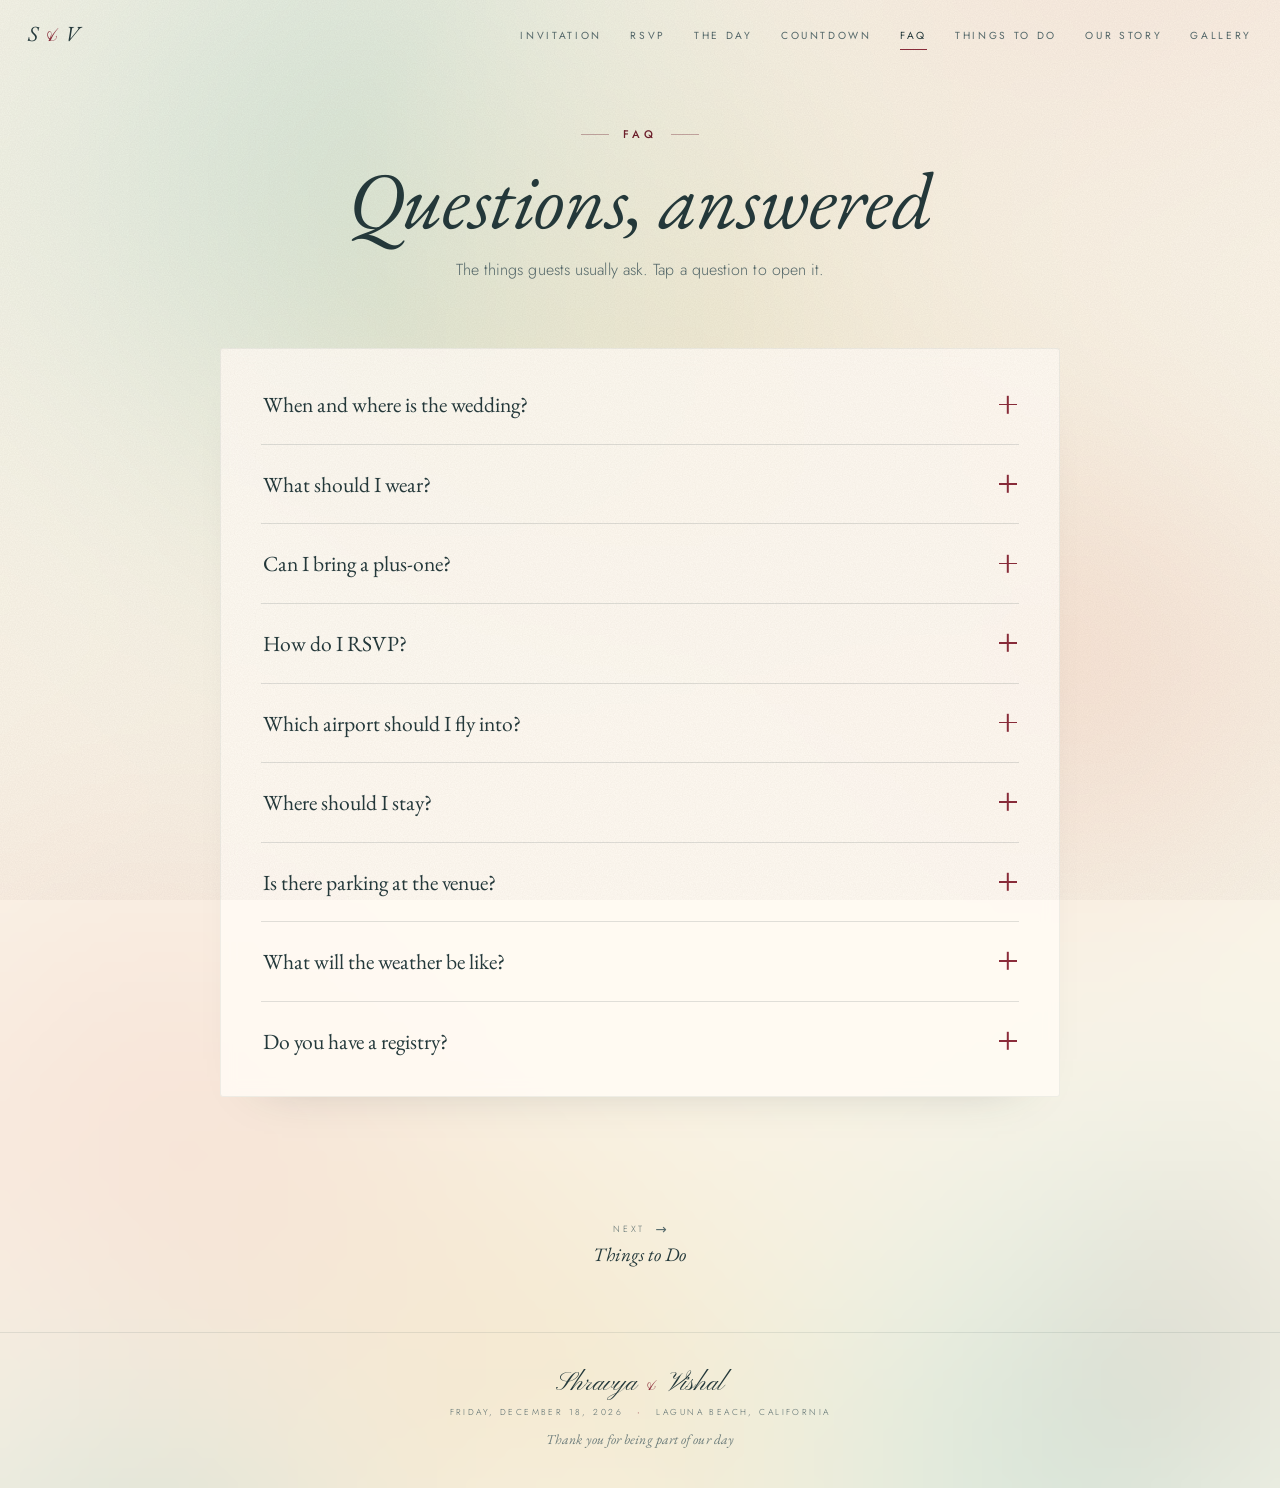
==== commit d138c04c: "fix: plus-one faq" ====
--- a/faq.html
+++ b/faq.html
@@ -44,7 +44,7 @@
   const QA = [
     ["When and where is the wedding?", `Friday, December 18, 2026, at ${CONFIG.venue.name}, ${CONFIG.venue.address}. The ceremony starts at ${CONFIG.ceremonyLabel}, so please arrive about 30 minutes early.`],
     ["What should I wear?", `${CONFIG.dressCode}, whichever feels most like you. ${CONFIG.dressNote}`],
-    ["Can I bring a plus-one?", "Of course. Just send us a quick text to let us know, so we can save them a seat at dinner."],
+    ["Can I bring a plus-one?", "Of course. If you do not see a plus-one on your invitation already, just send us a quick text to let us know, so we can save them a seat at dinner."],
     ["How do I RSVP?", `Use the RSVP button on this site, which opens our Zola page. Please reply by ${CONFIG.rsvpBy}.`],
     ["Which airport should I fly into?", "John Wayne Airport (SNA) in Santa Ana is the closest. Long Beach (LGB) and LAX are also options with a longer drive, so plan around traffic."],
     ["Where should I stay?", "Laguna has hotels along Coast Highway, and Dana Point, Newport Beach and Irvine have more choices nearby. December is a quieter season, but it's still worth booking early."],
